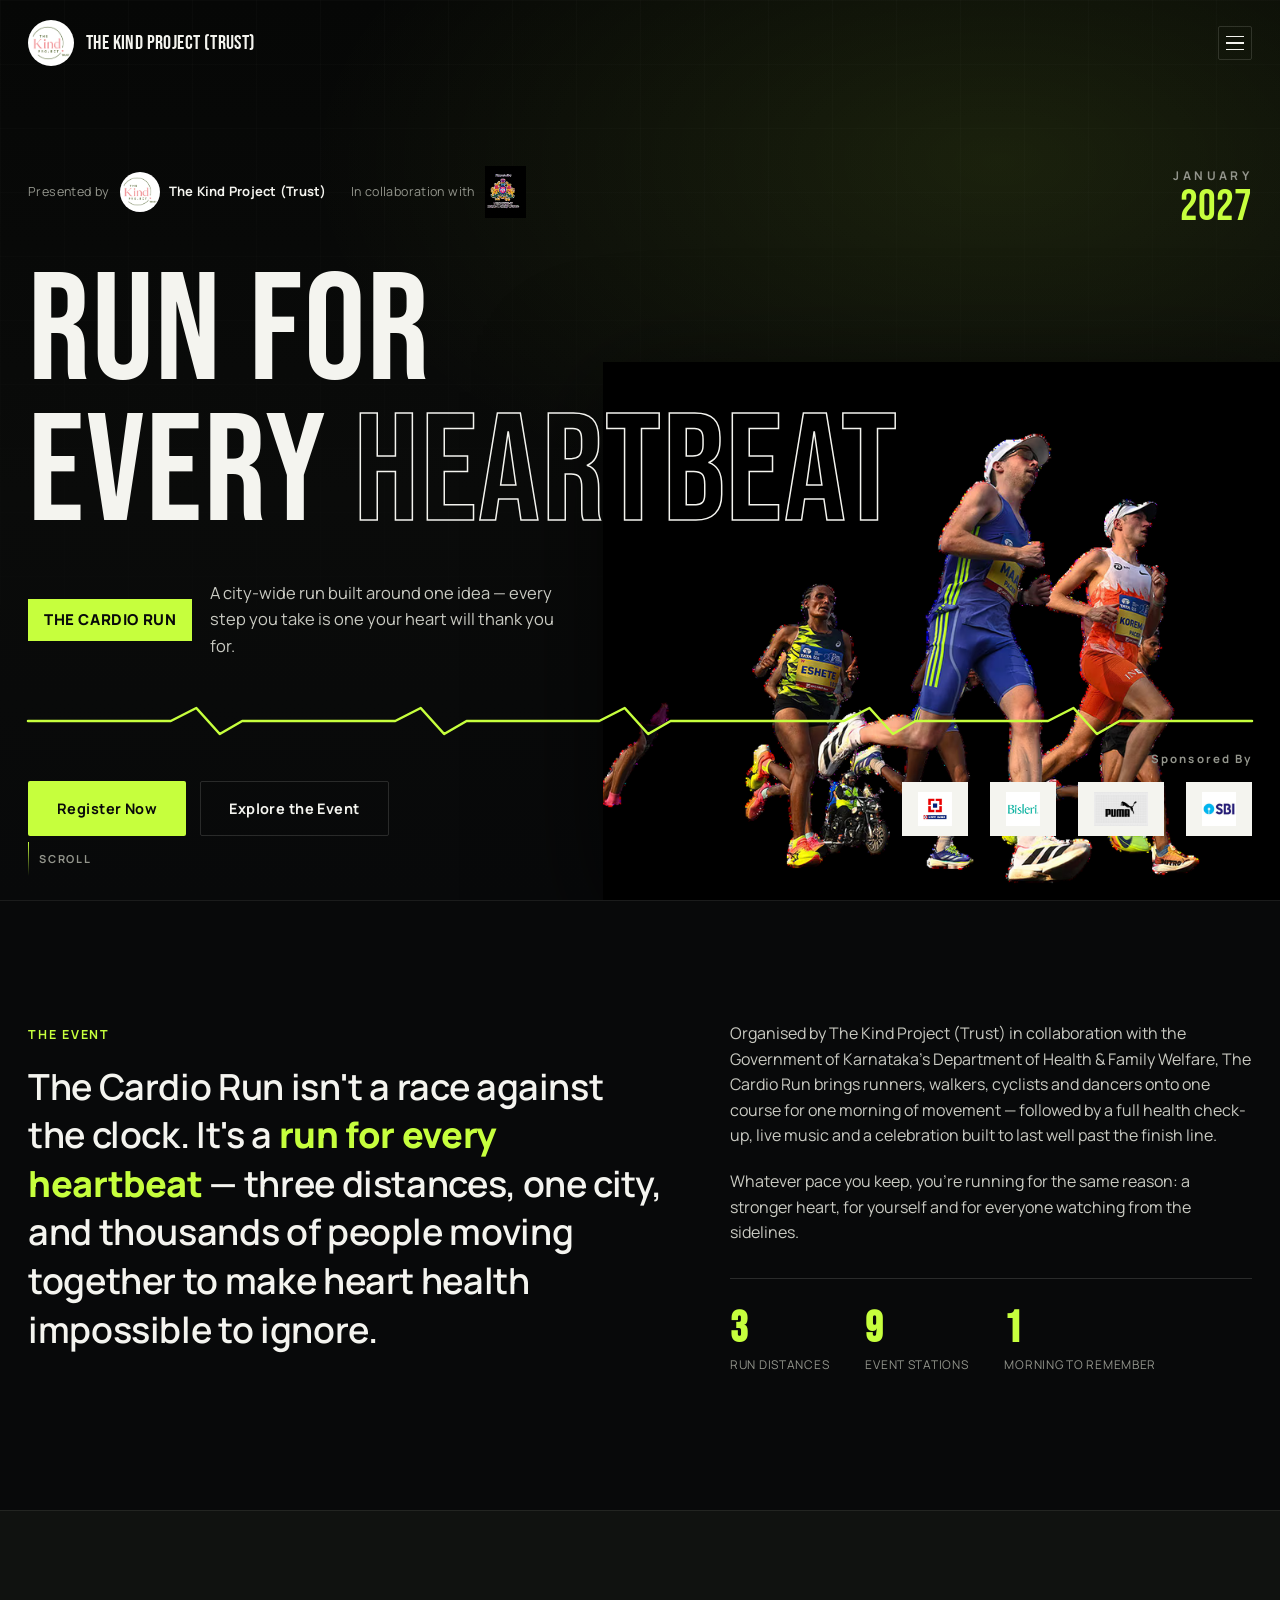
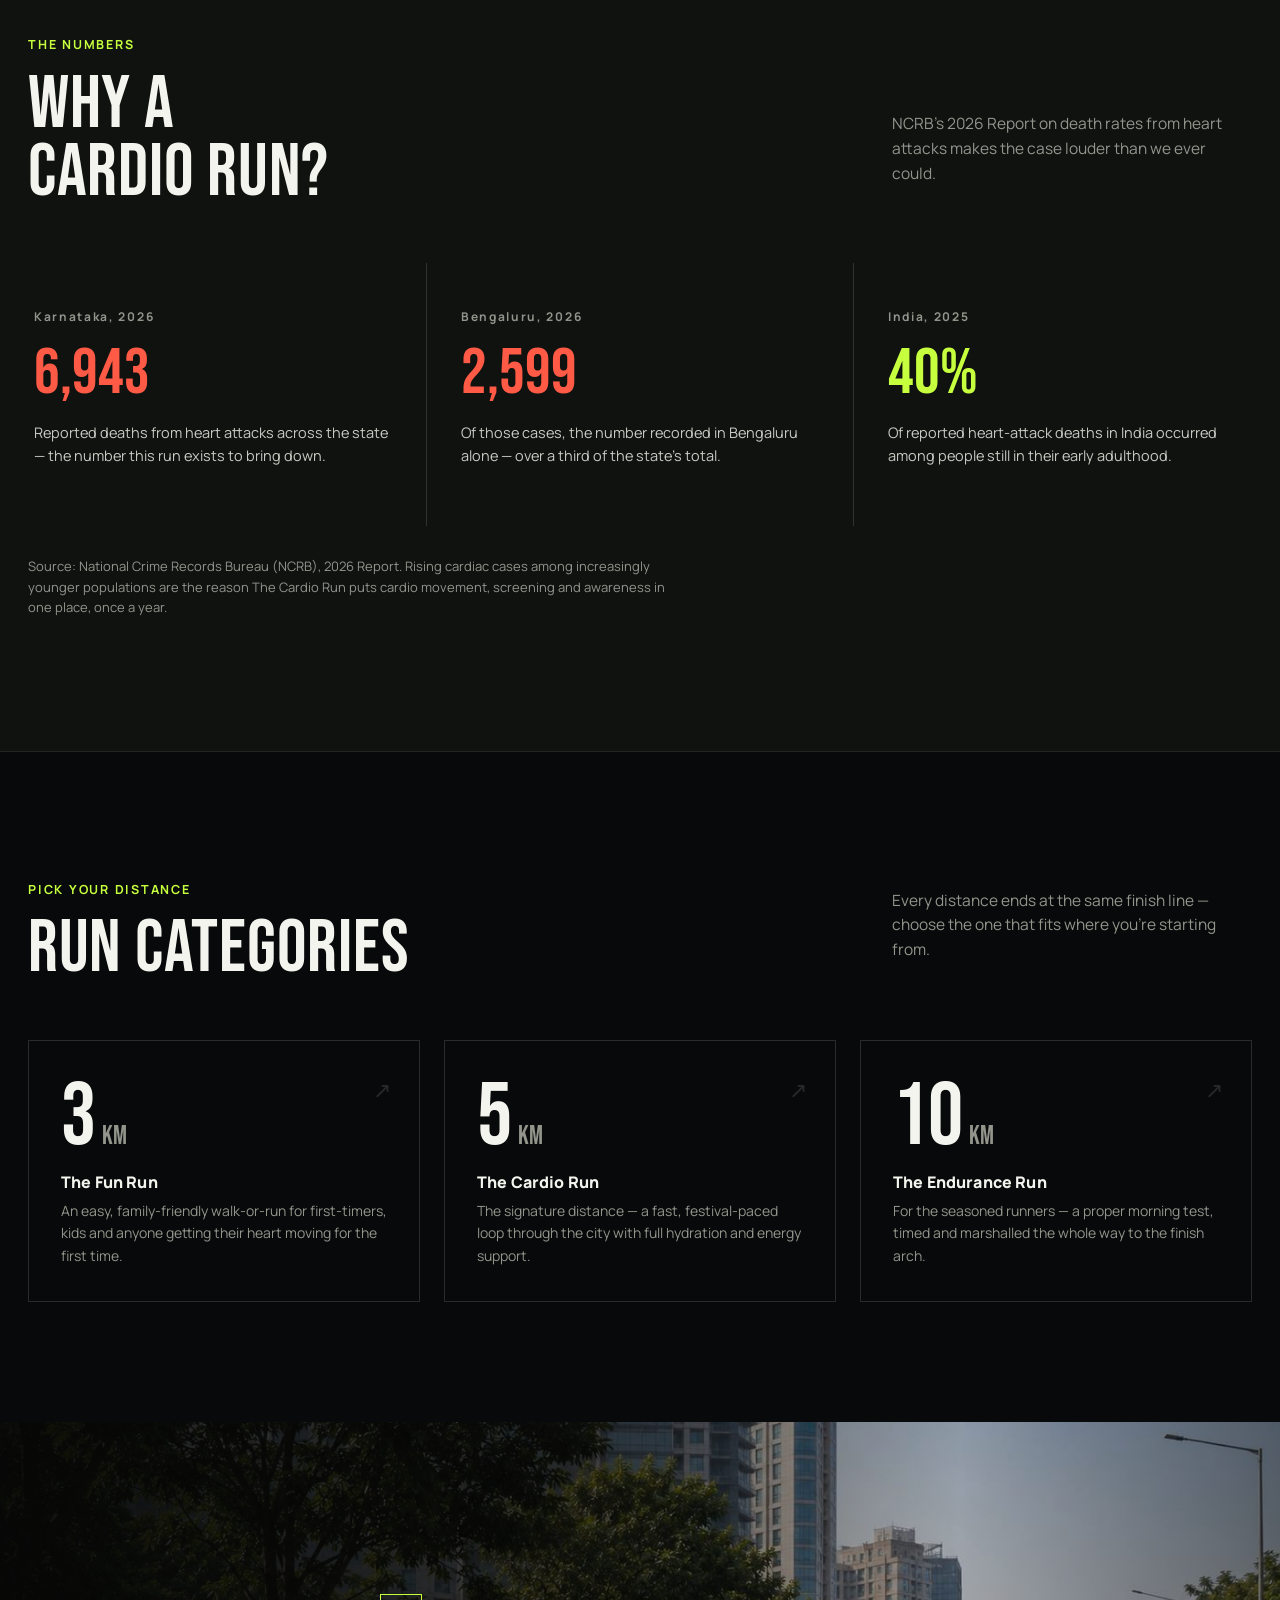
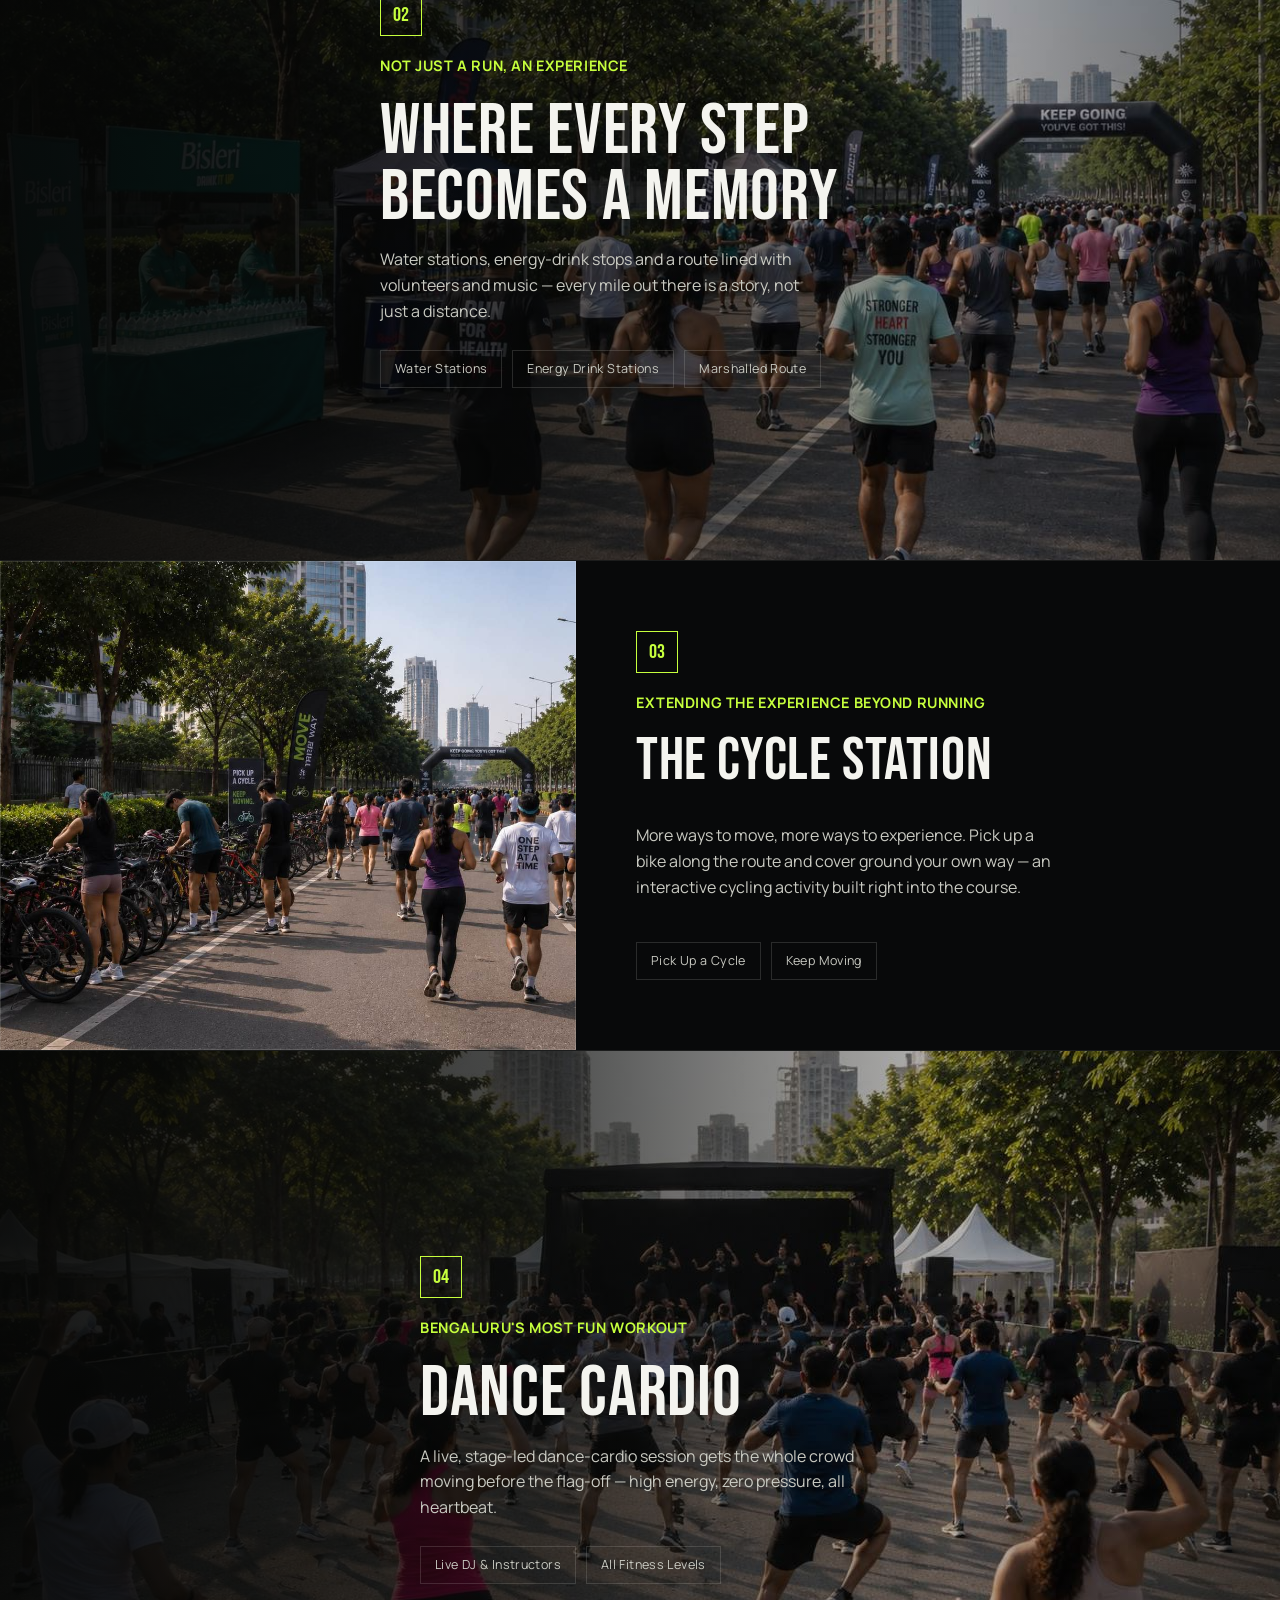
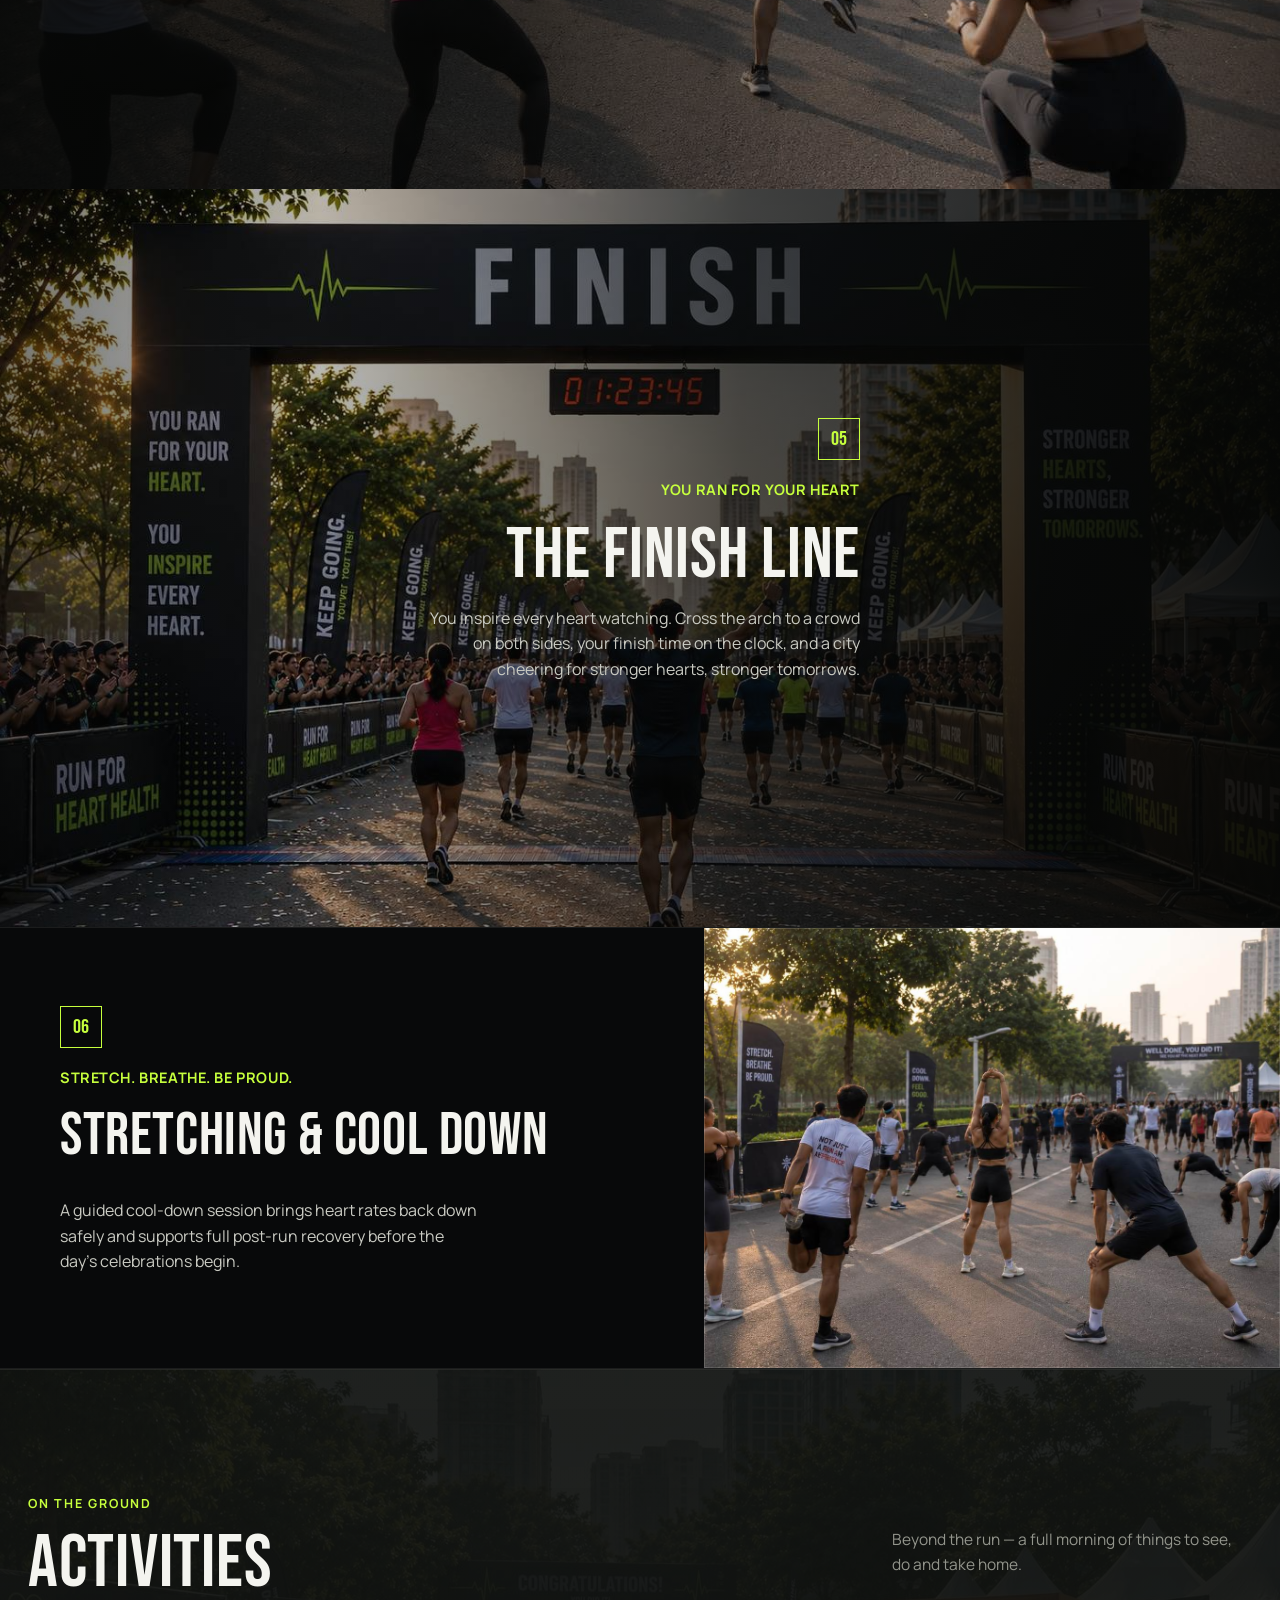
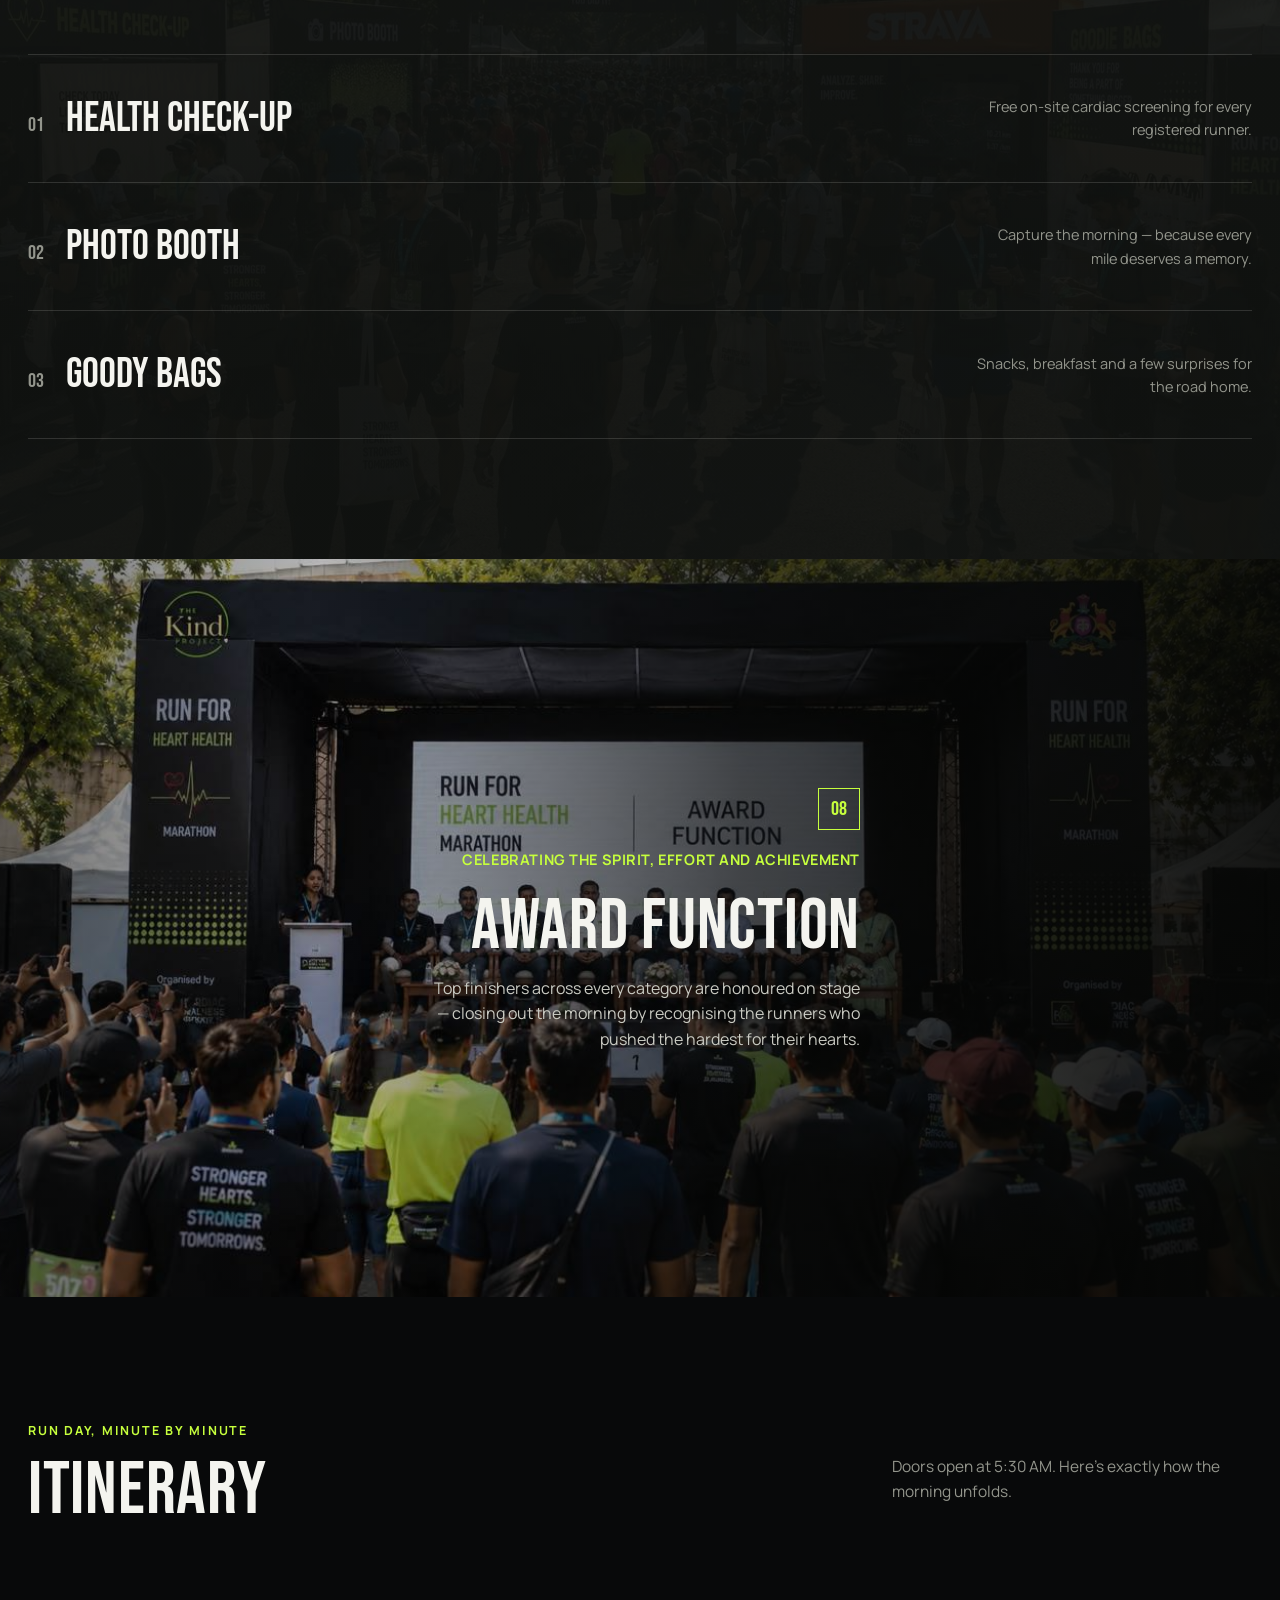
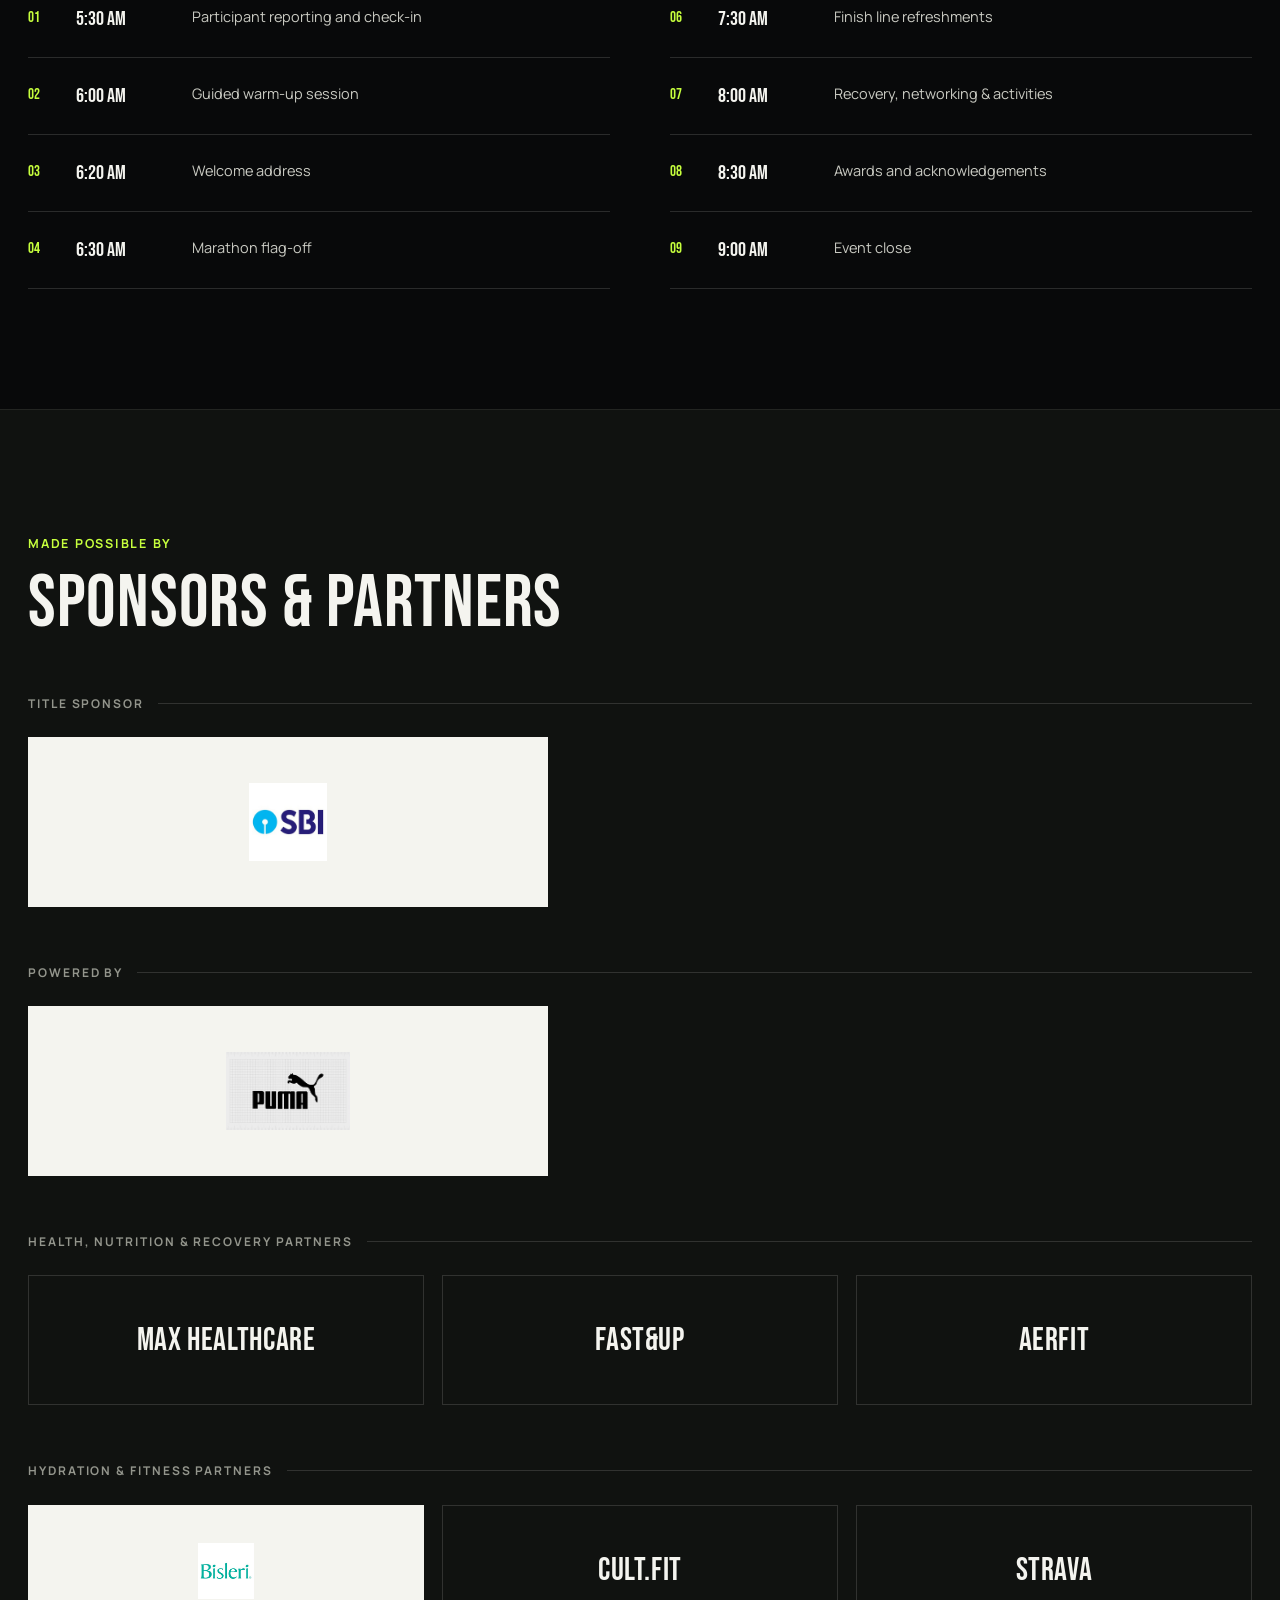
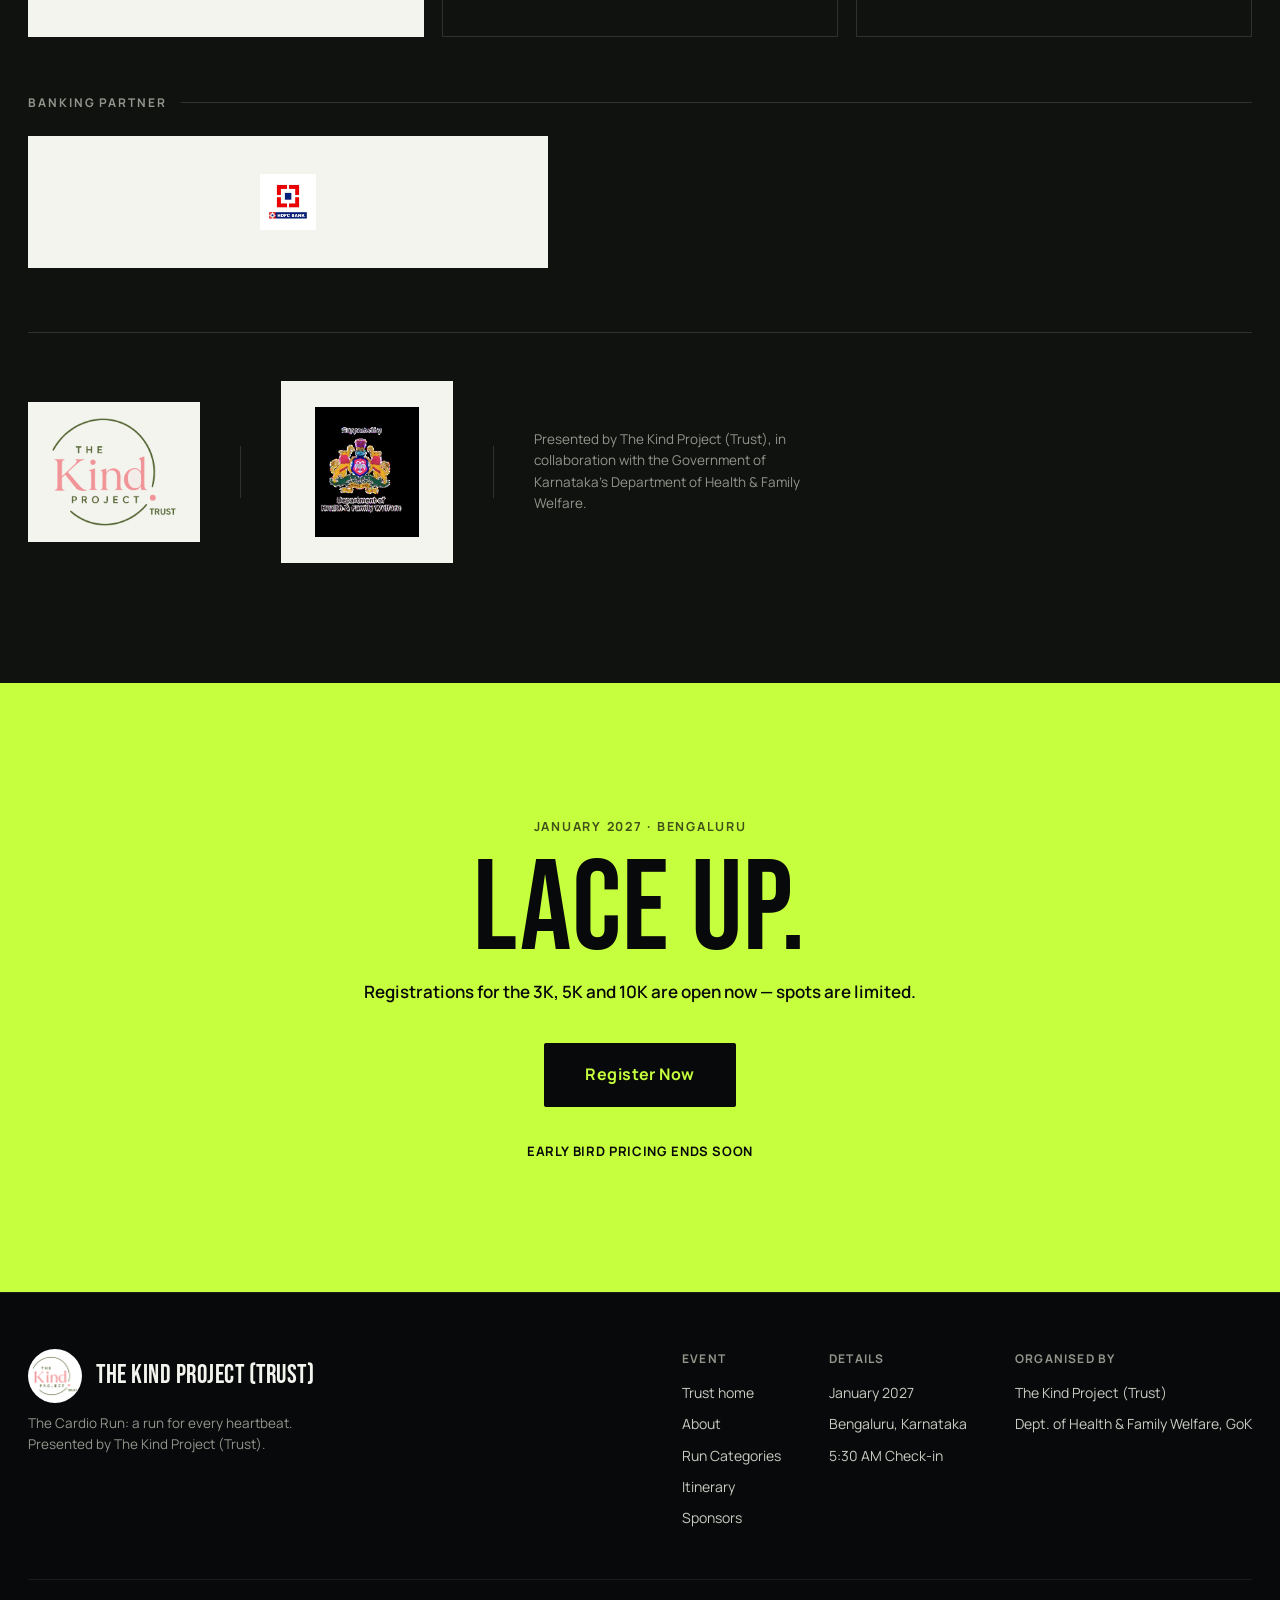
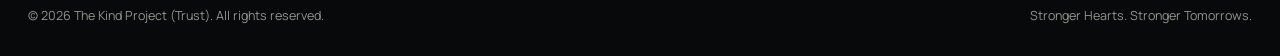
==== cardio-run.html @ 38b76a55 "Add files via upload" ====
<!doctype html>
<html lang="en">
<head>
<meta charset="utf-8">
<meta name="viewport" content="width=device-width, initial-scale=1">
<title>The Cardio Run — Run For Every Heartbeat | The Kind Project (Trust)</title>
<meta name="description" content="The Cardio Run — a 3k, 5k and 10k run for heart health. January 2027, Bengaluru. Presented by The Kind Project (Trust), in collaboration with the Government of Karnataka.">
<link rel="icon" href="favicon.png" type="image/png">
<link rel="preconnect" href="https://fonts.googleapis.com">
<link rel="preconnect" href="https://fonts.gstatic.com" crossorigin>
<link href="https://fonts.googleapis.com/css2?family=Bebas+Neue&family=Manrope:wght@400;500;600;700;800&display=swap" rel="stylesheet">
<style>
  :root{
    --bg:#08090a;
    --bg-soft:#101210;
    --panel:#14160f;
    --ink:#f4f4ef;
    --ink-dim:#c9cac2;
    --muted:#93958c;
    --lime:#c6ff3d;
    --lime-dim:#9bd820;
    --red:#ff5a45;
    --line:rgba(244,244,239,0.14);
    --line-soft:rgba(244,244,239,0.08);
    --display:'Bebas Neue', Impact, 'Arial Narrow', sans-serif;
    --body:'Manrope', -apple-system, BlinkMacSystemFont, 'Segoe UI', sans-serif;
    --maxw:1280px;
    --ease:cubic-bezier(.16,.84,.3,1);
  }

  :root{ color-scheme: dark; }
  @media (prefers-color-scheme: light){
    :root:not([data-theme="dark"]){
      /* This site is intentionally a fixed dark event brand; keep tokens constant */
    }
  }

  *,*::before,*::after{ box-sizing:border-box; }
  html{ scroll-behavior:smooth; }
  @media (prefers-reduced-motion: reduce){
    html{ scroll-behavior:auto; }
    *{ animation-duration:0.01ms !important; animation-iteration-count:1 !important; transition-duration:0.01ms !important; scroll-behavior:auto !important; }
  }

  body{
    margin:0;
    background:var(--bg);
    color:var(--ink);
    font-family:var(--body);
    font-size:16px;
    line-height:1.6;
    -webkit-font-smoothing:antialiased;
    overflow-x:hidden;
  }

  img{ max-width:100%; display:block; }
  a{ color:inherit; text-decoration:none; }
  button{ font-family:inherit; cursor:pointer; }
  ::selection{ background:var(--lime); color:#08090a; }

  .wrap{
    max-width:var(--maxw);
    margin:0 auto;
    padding:0 28px;
  }
  @media (max-width:640px){ .wrap{ padding:0 20px; } }

  h1,h2,h3{ font-family:var(--display); font-weight:400; letter-spacing:0.01em; line-height:0.92; margin:0; text-transform:uppercase; }

  .eyebrow{
    font-family:var(--body);
    font-weight:700;
    font-size:12.5px;
    letter-spacing:0.14em;
    color:var(--lime);
  }

  .btn{
    display:inline-flex;
    align-items:center;
    gap:10px;
    padding:15px 28px;
    border-radius:2px;
    font-family:var(--body);
    font-weight:700;
    font-size:14.5px;
    letter-spacing:0.03em;
    border:1.5px solid transparent;
    transition:transform .35s var(--ease), background .3s, color .3s, border-color .3s;
  }
  .btn:hover{ transform:translateY(-2px); }
  .btn-solid{ background:var(--lime); color:#08090a; }
  .btn-solid:hover{ background:var(--ink); }
  .btn-line{ border-color:var(--line); color:var(--ink); }
  .btn-line:hover{ border-color:var(--lime); color:var(--lime); }

  /* ---------- Heartbeat motif ---------- */
  .pulse-rule{ width:100%; height:34px; overflow:visible; display:block; }
  .pulse-rule path{
    fill:none; stroke:var(--lime); stroke-width:2.5; stroke-linecap:round; stroke-linejoin:round;
    stroke-dasharray:1400; stroke-dashoffset:1400;
  }
  .pulse-rule.in-view path{ animation:draw 2.2s var(--ease) forwards; }
  @keyframes draw{ to{ stroke-dashoffset:0; } }

  /* ---------- Nav ---------- */
  .nav{
    position:fixed; top:0; left:0; right:0; z-index:100;
    padding:20px 0;
    transition:padding .4s var(--ease), background .4s var(--ease), backdrop-filter .4s, border-color .4s;
    border-bottom:1px solid transparent;
  }
  .nav.scrolled{
    padding:12px 0;
    background:rgba(8,9,10,0.86);
    backdrop-filter:blur(14px);
    -webkit-backdrop-filter:blur(14px);
    border-bottom-color:var(--line-soft);
  }
  .nav .wrap{ display:flex; align-items:center; justify-content:space-between; gap:24px; max-width:1360px; }
  .brand{ display:flex; align-items:center; gap:11px; font-family:var(--display); font-size:22px; letter-spacing:0.02em; }
  .brand .dot{ width:9px; height:9px; border-radius:50%; background:var(--lime); box-shadow:0 0 12px 2px var(--lime); flex:none; }
  .navlinks{ display:flex; align-items:center; gap:30px; list-style:none; margin:0; padding:0; }
  .navlinks a{
    font-size:13px; font-weight:700; letter-spacing:0.05em; text-transform:uppercase; color:var(--ink-dim);
    position:relative; padding-bottom:4px; transition:color .25s;
  }
  .navlinks a::after{
    content:""; position:absolute; left:0; bottom:0; width:0; height:1.5px; background:var(--lime); transition:width .3s var(--ease);
  }
  .navlinks a:hover{ color:var(--ink); }
  .navlinks a:hover::after{ width:100%; }
  .nav-cta{ display:flex; align-items:center; gap:18px; }
  .nav-cta .btn{ padding:11px 22px; font-size:13px; }
  .hamburger{ display:none; flex-direction:column; gap:5px; width:34px; height:34px; align-items:center; justify-content:center; border:1px solid var(--line); background:transparent; border-radius:2px; }
  .hamburger span{ width:18px; height:1.5px; background:var(--ink); transition:transform .3s, opacity .3s; }
  .hamburger.open span:nth-child(1){ transform:translateY(6.5px) rotate(45deg); }
  .hamburger.open span:nth-child(2){ opacity:0; }
  .hamburger.open span:nth-child(3){ transform:translateY(-6.5px) rotate(-45deg); }

  .mobile-menu{
    position:fixed; inset:0; z-index:99; background:#08090a;
    display:flex; flex-direction:column; justify-content:center; gap:0;
    transform:translateY(-100%); transition:transform .5s var(--ease);
    padding:100px 28px 40px;
  }
  .mobile-menu.open{ transform:translateY(0); }
  .mobile-menu a{
    font-family:var(--display); font-size:38px; text-transform:uppercase; letter-spacing:0.01em;
    padding:14px 0; border-bottom:1px solid var(--line-soft); color:var(--ink);
  }
  .mobile-menu .btn{ margin-top:26px; align-self:flex-start; }

  @media (max-width:1320px){
    .navlinks{ display:none; }
    .hamburger{ display:flex; }
    .nav-cta .btn-line{ display:none; }
  }

  /* ---------- Hero ---------- */
  .hero{
    position:relative;
    min-height:100svh;
    display:flex;
    align-items:flex-end;
    overflow:hidden;
    background:
      radial-gradient(ellipse 90% 70% at 78% 18%, rgba(198,255,61,0.10), transparent 60%),
      linear-gradient(180deg, #060706 0%, #0a0b0a 55%, #08090a 100%);
    padding-top:120px;
  }
  .hero-bg-grid{
    position:absolute; inset:0; opacity:0.35; pointer-events:none;
    background-image:
      linear-gradient(rgba(244,244,239,0.05) 1px, transparent 1px),
      linear-gradient(90deg, rgba(244,244,239,0.05) 1px, transparent 1px);
    background-size:64px 64px;
    mask-image:linear-gradient(180deg, black, transparent 85%);
  }
  .hero-runner-img{
    position:absolute; right:-40px; bottom:0; width:min(56vw, 760px); z-index:1;
    opacity:0; transform:translateX(40px);
    animation:heroIn 1.1s .25s var(--ease) forwards;
    filter:drop-shadow(0 30px 60px rgba(0,0,0,0.65));
  }
  @keyframes heroIn{ to{ opacity:1; transform:translateX(0); } }
  .hero .wrap{ position:relative; z-index:2; width:100%; padding-bottom:64px; }
  .hero-top-row{
    display:flex; justify-content:space-between; align-items:flex-start; gap:24px; margin-bottom:34px;
    opacity:0; animation:fadeUp .8s .1s var(--ease) forwards;
  }
  .hero-presented{ display:flex; align-items:center; gap:10px; font-size:12.5px; color:var(--muted); letter-spacing:0.03em; }
  .hero-presented img{ height:26px; width:auto; }
  .hero-date{ text-align:right; }
  .hero-date .m{ font-size:12px; letter-spacing:0.28em; color:var(--muted); font-weight:700; }
  .hero-date .y{ font-family:var(--display); font-size:44px; color:var(--lime); line-height:1; }

  .hero-title{
    font-size:clamp(58px, 12vw, 168px);
    color:var(--ink);
    opacity:0; transform:translateY(30px);
    animation:fadeUp .9s .28s var(--ease) forwards;
  }
  .hero-title .line2{ color:transparent; -webkit-text-stroke:1.5px var(--ink); }
  .hero-sub-row{
    display:flex; flex-wrap:wrap; align-items:center; gap:18px; margin-top:18px;
    opacity:0; transform:translateY(24px);
    animation:fadeUp .9s .5s var(--ease) forwards;
  }
  .hero-tag{
    background:var(--lime); color:#08090a; font-weight:800; font-size:15px; letter-spacing:0.04em;
    padding:9px 16px; text-transform:uppercase; font-family:var(--body);
  }
  .hero-line{ color:var(--ink-dim); font-size:16.5px; max-width:360px; }

  .hero-pulse-wrap{ margin:28px 0 8px; opacity:0; animation:fadeUp .9s .62s var(--ease) forwards; }

  .hero-bottom{
    display:flex; flex-wrap:wrap; justify-content:space-between; align-items:flex-end; gap:28px; margin-top:12px;
    opacity:0; animation:fadeUp .9s .74s var(--ease) forwards;
  }
  .hero-ctas{ display:flex; gap:14px; flex-wrap:wrap; }
  .hero-sponsors{ text-align:right; }
  .hero-sponsors .lbl{ font-size:11.5px; letter-spacing:0.18em; color:var(--muted); font-weight:700; margin-bottom:14px; }
  .sponsor-row{ display:flex; gap:22px; align-items:center; justify-content:flex-end; flex-wrap:wrap; }
  .sponsor-row .chip{
    background:var(--ink); padding:10px 16px; display:flex; align-items:center; justify-content:center;
    transition:transform .3s var(--ease), background .3s;
  }
  .sponsor-row .chip:hover{ transform:translateY(-3px); background:var(--lime); }
  .sponsor-row img{ height:34px; width:auto; }
  @media (max-width:900px){ .sponsor-row .chip{ padding:8px 12px; } .sponsor-row img{ height:28px; } }
  @media (max-width:900px){
    .hero-sponsors{ text-align:left; }
    .sponsor-row{ justify-content:flex-start; }
    .hero-bottom{ flex-direction:column; align-items:flex-start; }
  }
  @media (max-width:640px){
    .hero{ padding-top:96px; }
    .hero-runner-img{ width:80vw; opacity:0.4; right:-60px; }
    .hero-top-row{ flex-direction:column; gap:14px; }
    .hero-date{ text-align:left; }
  }

  .scroll-cue{
    position:absolute; left:28px; bottom:24px; z-index:3; display:flex; align-items:center; gap:10px;
    font-size:11px; letter-spacing:0.16em; color:var(--muted); font-weight:700;
  }
  .scroll-cue .bar{ width:1px; height:34px; background:linear-gradient(var(--lime), transparent); animation:scrollcue 1.8s ease-in-out infinite; }
  @keyframes scrollcue{ 0%{ transform:scaleY(0.2); transform-origin:top; } 50%{ transform:scaleY(1); transform-origin:top;} 100%{ transform:scaleY(0.2); transform-origin:bottom; } }
  @media (max-width:640px){ .scroll-cue{ display:none; } }

  @keyframes fadeUp{ to{ opacity:1; transform:translateY(0); } }

  /* ---------- Reveal on scroll ---------- */
  .reveal{ opacity:0; transform:translateY(36px); transition:opacity .9s var(--ease), transform .9s var(--ease); }
  .reveal.in-view{ opacity:1; transform:translateY(0); }
  .reveal-delay-1.in-view{ transition-delay:.1s; }
  .reveal-delay-2.in-view{ transition-delay:.2s; }
  .reveal-delay-3.in-view{ transition-delay:.3s; }

  /* ---------- Section basics ---------- */
  section{ position:relative; }
  .section-pad{ padding:120px 0; }
  @media (max-width:900px){ .section-pad{ padding:84px 0; } }
  .section-head{ display:flex; justify-content:space-between; align-items:flex-end; gap:24px; margin-bottom:56px; flex-wrap:wrap; }
  .section-head h2{ font-size:clamp(38px,6vw,74px); }
  .section-head p{ max-width:360px; color:var(--muted); font-size:15.5px; padding-bottom:6px; }
  .num-tag{
    display:inline-flex; align-items:center; justify-content:center;
    background:var(--lime); color:#08090a; font-family:var(--display); font-size:20px;
    width:42px; height:42px; margin-bottom:18px;
  }

  /* ---------- About ---------- */
  .about{ background:var(--bg); border-top:1px solid var(--line-soft); }
  .about-grid{ display:grid; grid-template-columns:1.1fr 0.9fr; gap:64px; align-items:start; }
  @media (max-width:860px){ .about-grid{ grid-template-columns:1fr; gap:36px; } }
  .about-lead{ font-size:clamp(24px,3.4vw,36px); line-height:1.35; color:var(--ink); font-weight:600; letter-spacing:-0.01em; }
  .about-lead b{ color:var(--lime); font-weight:800; }
  .about-side p{ color:var(--ink-dim); font-size:16px; margin:0 0 20px; }
  .about-side .stats{ display:flex; gap:36px; margin-top:32px; border-top:1px solid var(--line); padding-top:28px; }
  .about-side .stat b{ display:block; font-family:var(--display); font-size:44px; color:var(--lime); line-height:1; }
  .about-side .stat span{ font-size:12px; letter-spacing:0.06em; color:var(--muted); text-transform:uppercase; }

  /* ---------- Why Cardio Run / stats ---------- */
  .why{ background:var(--bg-soft); border-top:1px solid var(--line-soft); border-bottom:1px solid var(--line-soft); }
  .why-grid{ display:grid; grid-template-columns:repeat(3,1fr); gap:1px; background:var(--line); margin-top:8px; }
  @media (max-width:820px){ .why-grid{ grid-template-columns:1fr; } }
  .why-card{ background:var(--bg-soft); padding:44px 34px; }
  .why-card .kicker{ font-size:12px; letter-spacing:0.14em; color:var(--muted); font-weight:700; margin-bottom:18px; }
  .why-card .big{ font-family:var(--display); font-size:clamp(46px,6vw,64px); color:var(--red); line-height:0.95; }
  .why-card .big.lime{ color:var(--lime); }
  .why-card p{ color:var(--ink-dim); font-size:14.5px; margin-top:16px; }
  .why-note{ margin-top:30px; color:var(--muted); font-size:13px; max-width:640px; }

  /* ---------- Categories ---------- */
  .cats{ background:var(--bg); }
  .cats-grid{ display:grid; grid-template-columns:repeat(3,1fr); gap:24px; }
  @media (max-width:820px){ .cats-grid{ grid-template-columns:1fr; } }
  .cat-card{
    border:1px solid var(--line); padding:40px 32px 34px; position:relative; overflow:hidden;
    transition:border-color .35s, background .35s;
  }
  .cat-card:hover{ border-color:var(--lime); background:rgba(198,255,61,0.035); }
  .cat-card .dist{ font-family:var(--display); font-size:88px; color:var(--ink); line-height:0.85; transition:color .3s; }
  .cat-card:hover .dist{ color:var(--lime); }
  .cat-card .unit{ font-family:var(--display); font-size:26px; color:var(--muted); margin-left:6px; }
  .cat-card h3{ font-family:var(--body); font-size:16px; text-transform:none; font-weight:800; letter-spacing:0.01em; margin:18px 0 10px; }
  .cat-card p{ color:var(--muted); font-size:14px; margin:0; }
  .cat-card .arrow{ position:absolute; top:32px; right:28px; font-size:22px; color:var(--line); transition:color .3s, transform .3s; }
  .cat-card:hover .arrow{ color:var(--lime); transform:translate(3px,-3px); }

  /* ---------- Photo feature sections (Experience / Cycle / Dance / Finish / Stretch) ---------- */
  .feature{
    min-height:82vh; display:flex; align-items:center;
    background-size:cover; background-position:center;
    position:relative;
  }
  .feature::before{
    content:""; position:absolute; inset:0;
    background:linear-gradient(90deg, rgba(6,7,6,0.94) 0%, rgba(6,7,6,0.72) 42%, rgba(6,7,6,0.28) 75%, rgba(6,7,6,0.55) 100%);
  }
  .feature.align-right::before{
    background:linear-gradient(270deg, rgba(6,7,6,0.94) 0%, rgba(6,7,6,0.72) 42%, rgba(6,7,6,0.28) 75%, rgba(6,7,6,0.55) 100%);
  }
  .feature-inner{ position:relative; z-index:2; max-width:520px; padding:90px 0; }
  .feature.align-right .feature-inner{ margin-left:auto; text-align:right; }
  .feature .num-tag{ background:transparent; border:1.5px solid var(--lime); color:var(--lime); }
  .feature h2{ font-size:clamp(40px,6vw,72px); margin-bottom:16px; }
  .feature .tagline{ color:var(--lime); font-weight:700; font-size:14.5px; letter-spacing:0.04em; margin-bottom:22px; text-transform:uppercase; }
  .feature p{ color:var(--ink-dim); font-size:16px; max-width:440px; }
  .feature.align-right p{ margin-left:auto; }
  .feature-tags{ display:flex; gap:10px; margin-top:26px; flex-wrap:wrap; }
  .feature.align-right .feature-tags{ justify-content:flex-end; }
  .feature-tags span{ border:1px solid var(--line); padding:8px 14px; font-size:12.5px; color:var(--ink-dim); letter-spacing:0.03em; }
  @media (max-width:760px){
    .feature{ min-height:auto; padding:0; }
    .feature-inner, .feature.align-right .feature-inner{ text-align:left; margin-left:0; max-width:100%; padding:72px 0; }
    .feature.align-right .feature-tags{ justify-content:flex-start; }
    .feature.align-right p{ margin-left:0; }
    .feature::before{ background:linear-gradient(180deg, rgba(6,7,6,0.55) 0%, rgba(6,7,6,0.88) 60%, rgba(6,7,6,0.96) 100%); }
  }

  /* ---------- Split feature (alternate pattern) ---------- */
  .split-feature{ background:var(--bg); border-top:1px solid var(--line-soft); border-bottom:1px solid var(--line-soft); }
  .split-grid{ display:grid; grid-template-columns:0.9fr 1.1fr; gap:0; align-items:stretch; }
  .split-grid.mirror{ grid-template-columns:1.1fr 0.9fr; }
  .split-media{ position:relative; overflow:hidden; min-height:440px; background-size:cover; background-position:center; }
  .split-media::after{ content:""; position:absolute; inset:0; box-shadow:inset 0 0 0 1px var(--line); }
  .split-copy{ padding:70px 60px; display:flex; flex-direction:column; justify-content:center; }
  .split-grid.mirror .split-copy{ order:-1; }
  .split-copy .num-tag{ background:transparent; border:1.5px solid var(--lime); color:var(--lime); }
  .split-copy .tagline{ color:var(--lime); font-weight:700; font-size:14.5px; letter-spacing:0.04em; margin-bottom:20px; text-transform:uppercase; }
  .split-copy h2{ font-size:clamp(38px,5vw,60px); margin-bottom:18px; }
  .split-copy p{ color:var(--ink-dim); font-size:16px; max-width:420px; }
  .split-copy .feature-tags{ display:flex; gap:10px; margin-top:26px; flex-wrap:wrap; }
  .split-copy .feature-tags span{ border:1px solid var(--line); padding:8px 14px; font-size:12.5px; color:var(--ink-dim); letter-spacing:0.03em; }
  @media (max-width:820px){
    .split-grid, .split-grid.mirror{ grid-template-columns:1fr; }
    .split-grid.mirror .split-copy{ order:0; }
    .split-media{ min-height:300px; }
    .split-copy{ padding:56px 24px; }
  }

  /* ---------- Activities ---------- */
  .activities{ background:var(--bg-soft); border-top:1px solid var(--line-soft); }
  .act-list{ display:flex; flex-direction:column; }
  .act-row{
    display:flex; align-items:center; justify-content:space-between; gap:24px;
    padding:30px 0; border-bottom:1px solid var(--line); transition:padding-left .35s var(--ease);
  }
  .act-row:first-child{ border-top:1px solid var(--line); }
  .act-row:hover{ padding-left:14px; }
  .act-left{ display:flex; align-items:baseline; gap:22px; }
  .act-num{ font-family:var(--display); font-size:20px; color:var(--muted); }
  .act-name{ font-family:var(--display); font-size:clamp(26px,4vw,42px); }
  .act-desc{ color:var(--muted); font-size:14.5px; max-width:280px; text-align:right; }
  @media (max-width:700px){ .act-row{ flex-direction:column; align-items:flex-start; gap:8px; } .act-desc{ text-align:left; } }

  /* ---------- Itinerary ---------- */
  .itinerary{ background:var(--bg); }
  .itin-grid{ display:grid; grid-template-columns:1fr 1fr; gap:0 60px; }
  @media (max-width:820px){ .itin-grid{ grid-template-columns:1fr; } }
  .itin-item{ display:flex; gap:20px; padding:22px 0; border-bottom:1px solid var(--line); }
  .itin-num{ font-family:var(--display); font-size:15px; color:var(--lime); flex:none; width:28px; padding-top:3px; }
  .itin-time{ font-family:var(--display); font-size:20px; color:var(--ink); flex:none; width:96px; }
  .itin-label{ color:var(--ink-dim); font-size:14.5px; padding-top:2px; }
  @media (max-width:480px){ .itin-time{ width:78px; font-size:17px; } }

  /* ---------- Award ---------- */
  .award .feature-inner{ max-width:560px; }

  /* ---------- Sponsors ---------- */
  .sponsors{ background:var(--bg-soft); border-top:1px solid var(--line-soft); }
  .spons-tier{ margin-bottom:56px; }
  .spons-tier:last-child{ margin-bottom:0; }
  .spons-tier .lbl{ font-size:12px; letter-spacing:0.16em; color:var(--muted); font-weight:700; margin-bottom:24px; text-transform:uppercase; display:flex; align-items:center; gap:14px; }
  .spons-tier .lbl::after{ content:""; flex:1; height:1px; background:var(--line); }

  .spons-showcase{ display:grid; grid-template-columns:repeat(4, 1fr); gap:18px; }
  .spons-showcase.tier-1{ grid-template-columns:1fr; max-width:520px; }
  .spons-showcase.tier-2{ grid-template-columns:1fr; max-width:520px; }
  .spons-showcase.tier-cols3{ grid-template-columns:repeat(3,1fr); }
  @media (max-width:900px){ .spons-showcase{ grid-template-columns:repeat(2,1fr); } }
  @media (max-width:560px){ .spons-showcase{ grid-template-columns:1fr; } }

  .spons-tile{
    background:var(--ink); display:flex; align-items:center; justify-content:center;
    padding:38px 30px; min-height:130px; position:relative; overflow:hidden;
    transition:transform .4s var(--ease), background .4s;
  }
  .spons-tile:hover{ transform:translateY(-4px); background:var(--lime); }
  .spons-tile img{ height:56px; width:auto; max-width:100%; }
  .spons-tier.big-tier .spons-tile{ min-height:170px; padding:44px; }
  .spons-tier.big-tier .spons-tile img{ height:78px; }

  .spons-tile.txt-tile{ background:transparent; border:1.5px solid var(--line); }
  .spons-tile.txt-tile:hover{ background:transparent; border-color:var(--lime); }
  .spons-tile .txt-logo{
    font-family:var(--display); font-size:32px; letter-spacing:0.02em; color:var(--ink);
  }
  .spons-tile.txt-tile:hover .txt-logo{ color:var(--lime); }

  .collab-strip{
    display:flex; align-items:center; gap:40px; margin-top:64px; padding-top:48px; border-top:1px solid var(--line);
    flex-wrap:wrap;
  }
  .collab-strip .logo-box{ background:var(--ink); padding:18px 24px; display:flex; align-items:center; }
  .collab-strip .logo-box img{ height:64px; width:auto; }
  .collab-strip .logo-box.emblem-box{ padding:26px 34px; }
  .collab-strip .logo-box.emblem-box img{ height:130px; }
  .collab-strip .divider{ width:1px; height:52px; background:var(--line); }
  .collab-strip .txt{ font-size:13.5px; color:var(--muted); max-width:300px; }
  @media (max-width:640px){
    .collab-strip .logo-box.emblem-box{ padding:18px 22px; }
    .collab-strip .logo-box.emblem-box img{ height:90px; }
  }

  /* ---------- Register / Final CTA ---------- */
  .final-cta{
    background:var(--lime); color:#08090a; text-align:center; padding:130px 0;
    position:relative; overflow:hidden;
  }
  .final-cta h2{ color:#08090a; font-size:clamp(48px,10vw,128px); margin-bottom:8px; }
  .final-cta .sub{ font-size:17px; font-weight:600; margin-bottom:38px; }
  .final-cta .btn-solid{ background:#08090a; color:var(--lime); }
  .final-cta .btn-solid:hover{ background:#000; color:#fff; }
  .final-cta .meta{ margin-top:34px; font-size:13px; font-weight:700; letter-spacing:0.05em; }

  /* ---------- Footer ---------- */
  footer{ background:var(--bg); padding:56px 0 30px; border-top:1px solid var(--line-soft); }
  .foot-top{ display:flex; justify-content:space-between; gap:36px; flex-wrap:wrap; margin-bottom:40px; }
  .foot-brand{ font-family:var(--display); font-size:30px; }
  .foot-links{ display:flex; gap:48px; flex-wrap:wrap; }
  .foot-col h4{ font-size:12px; letter-spacing:0.1em; color:var(--muted); margin:0 0 14px; text-transform:uppercase; font-weight:700; }
  .foot-col a, .foot-col div{ display:block; color:var(--ink-dim); font-size:14px; margin-bottom:9px; }
  .foot-col a:hover{ color:var(--lime); }
  .foot-bottom{ display:flex; justify-content:space-between; gap:16px; flex-wrap:wrap; padding-top:26px; border-top:1px solid var(--line-soft); color:var(--muted); font-size:12.5px; }

  /* Back to top */
  .totop{
    position:fixed; right:24px; bottom:24px; z-index:60; width:46px; height:46px; border-radius:50%;
    background:var(--lime); color:#08090a; display:flex; align-items:center; justify-content:center;
    opacity:0; pointer-events:none; transform:translateY(10px); transition:opacity .3s, transform .3s;
    border:none; font-size:18px;
  }
  .totop.show{ opacity:1; pointer-events:auto; transform:translateY(0); }

  /* ---------- The Kind Project (Trust) branding: logo + name ---------- */
  .brand{ gap:12px; font-size:20px; }
  .navlinks{ gap:24px; }
  .navlinks a{ white-space:nowrap; }
  .brand-badge{ width:46px; height:46px; border-radius:50%; background:#fff; display:grid; place-items:center; flex:none; padding:4px; }
  .brand-badge img{ width:100%; height:100%; object-fit:contain; }
  .brand-name{ text-transform:uppercase; line-height:1; white-space:nowrap; }
  @media (max-width:480px){
    .brand{ gap:10px; }
    .brand-name{ white-space:normal; font-size:17px; line-height:1.05; max-width:170px; }
    .brand-badge{ width:40px; height:40px; }
  }

  .hero-presented{ flex-wrap:wrap; row-gap:10px; }
  .hero-presented .presenter{ display:inline-flex; align-items:center; gap:9px; color:var(--ink); font-weight:700; font-size:13px; letter-spacing:0.02em; }
  .hero-presented .brand-badge{ width:40px; height:40px; padding:3px; }
  .hero-presented .brand-badge img{ width:100%; height:100%; }

  .collab-strip .logo-box.kind-box{ padding:14px 22px; }
  .collab-strip .logo-box.kind-box img{ height:112px; }

  .foot-brand{ display:flex; align-items:center; gap:14px; }
  .foot-brand .brand-badge{ width:54px; height:54px; }
  .foot-brand .brand-name{ font-size:26px; letter-spacing:0.02em; }
  .foot-brand .brand-name{ white-space:normal; }
  @media (max-width:480px){ .foot-brand .brand-name{ font-size:21px; line-height:1.05; } .foot-brand .brand-badge{ width:46px; height:46px; } }

  /* Mobile menu: never peek in when closed, never clip when open (short screens) */
  .mobile-menu{
    justify-content:flex-start; overflow-y:auto; padding:84px 28px 30px;
    visibility:hidden; transition:transform .5s var(--ease), visibility 0s .5s;
  }
  .mobile-menu.open{ visibility:visible; transition:transform .5s var(--ease), visibility 0s; }
  .mobile-menu > :first-child{ margin-top:auto; }
  .mobile-menu > :last-child{ margin-bottom:auto; }
  .mobile-menu a{ font-size:clamp(26px,4vh,36px); line-height:1.1; padding:clamp(8px,1.3vh,13px) 0; }
  .mobile-menu a.btn{ font-size:clamp(20px,3vh,26px); padding:12px 26px; border-bottom:0; margin-top:22px; flex:none; color:#08090a; }
</style>
</head>
<body>

<!-- ================= NAV ================= -->
<nav class="nav" id="nav">
  <div class="wrap">
    <a href="index.html" class="brand" aria-label="The Kind Project (Trust) — home"><span class="brand-badge"><img src="logo.png" alt=""></span><span class="brand-name">The Kind Project (Trust)</span></a>
    <ul class="navlinks">
      <li><a href="#about">About</a></li>
      <li><a href="#why">Why Cardio Run</a></li>
      <li><a href="#categories">Run Categories</a></li>
      <li><a href="#experience">Experience</a></li>
      <li><a href="#activities">Activities</a></li>
      <li><a href="#itinerary">Itinerary</a></li>
      <li><a href="#sponsors">Sponsors</a></li>
    </ul>
    <div class="nav-cta">
      <a href="#register" class="btn btn-line">Register</a>
      <button class="hamburger" id="hamburger" aria-label="Open menu" aria-expanded="false">
        <span></span><span></span><span></span>
      </button>
    </div>
  </div>
</nav>

<div class="mobile-menu" id="mobileMenu">
  <a href="index.html">Home</a>
  <a href="#about">About</a>
  <a href="#why">Why Cardio Run</a>
  <a href="#categories">Run Categories</a>
  <a href="#experience">Experience</a>
  <a href="#activities">Activities</a>
  <a href="#itinerary">Itinerary</a>
  <a href="#sponsors">Sponsors</a>
  <a href="#register" class="btn btn-solid">Register Now</a>
</div>

<!-- ================= HERO ================= -->
<header class="hero" id="top">
  <div class="hero-bg-grid"></div>
  <img class="hero-runner-img" src="[data-uri]" alt="Elite runners mid-stride at The Cardio Run">
  <div class="wrap">
    <div class="hero-top-row">
      <div class="hero-presented">
        <span>Presented by</span>
        <span class="presenter"><span class="brand-badge"><img src="logo.png" alt="The Kind Project (Trust) logo"></span>The Kind Project (Trust)</span>
        <span style="margin-left:14px;">In collaboration with</span>
        <img src="[data-uri]" alt="Government of Karnataka, Dept. of Health &amp; Family Welfare" style="height:52px;">
      </div>
      <div class="hero-date">
        <div class="m">JANUARY</div>
        <div class="y">2027</div>
      </div>
    </div>

    <h1 class="hero-title">RUN FOR<br>EVERY<span class="line2"> HEARTBEAT</span></h1>

    <div class="hero-sub-row">
      <span class="hero-tag">The Cardio Run</span>
      <p class="hero-line">A city-wide run built around one idea — every step you take is one your heart will thank you for.</p>
    </div>

    <div class="hero-pulse-wrap">
      <svg class="pulse-rule" id="heroPulse" viewBox="0 0 1200 34" preserveAspectRatio="none">
        <path d="M0,17 L140,17 L165,4 L188,30 L210,17 L360,17 L385,4 L408,30 L430,17 L560,17 L585,4 L608,30 L630,17 L800,17 L825,4 L848,30 L870,17 L1000,17 L1025,4 L1048,30 L1070,17 L1200,17"/>
      </svg>
    </div>

    <div class="hero-bottom">
      <div class="hero-ctas">
        <a href="#register" class="btn btn-solid">Register Now</a>
        <a href="#about" class="btn btn-line">Explore the Event</a>
      </div>
      <div class="hero-sponsors">
        <div class="lbl">Sponsored By</div>
        <div class="sponsor-row">
          <div class="chip"><img src="[data-uri]" alt="HDFC Bank"></div>
          <div class="chip"><img src="[data-uri]" alt="Bisleri"></div>
          <div class="chip"><img src="[data-uri]" alt="Puma"></div>
          <div class="chip"><img src="[data-uri]" alt="SBI"></div>
        </div>
      </div>
    </div>
  </div>

  <div class="scroll-cue"><div class="bar"></div>SCROLL</div>
</header>

<!-- ================= ABOUT ================= -->
<section class="about section-pad" id="about">
  <div class="wrap">
    <div class="about-grid">
      <div class="reveal">
        <span class="eyebrow">THE EVENT</span>
        <p class="about-lead" style="margin-top:16px;">The Cardio Run isn't a race against the clock. It's a <b>run for every heartbeat</b> — three distances, one city, and thousands of people moving together to make heart health impossible to ignore.</p>
      </div>
      <div class="about-side reveal reveal-delay-1">
        <p>Organised by The Kind Project (Trust) in collaboration with the Government of Karnataka's Department of Health &amp; Family Welfare, The Cardio Run brings runners, walkers, cyclists and dancers onto one course for one morning of movement — followed by a full health check-up, live music and a celebration built to last well past the finish line.</p>
        <p>Whatever pace you keep, you're running for the same reason: a stronger heart, for yourself and for everyone watching from the sidelines.</p>
        <div class="stats">
          <div class="stat"><b>3</b><span>Run Distances</span></div>
          <div class="stat"><b>9</b><span>Event Stations</span></div>
          <div class="stat"><b>1</b><span>Morning to Remember</span></div>
        </div>
      </div>
    </div>
  </div>
</section>

<!-- ================= WHY CARDIO RUN ================= -->
<section class="why section-pad" id="why">
  <div class="wrap">
    <div class="section-head reveal">
      <div>
        <span class="eyebrow">THE NUMBERS</span>
        <h2 style="margin-top:14px;">Why a<br>Cardio Run?</h2>
      </div>
      <p>NCRB's 2026 Report on death rates from heart attacks makes the case louder than we ever could.</p>
    </div>
  </div>
  <div class="wrap" style="padding:0;">
    <div class="why-grid reveal reveal-delay-1">
      <div class="why-card">
        <div class="kicker">Karnataka, 2026</div>
        <div class="big" data-count="6943">0</div>
        <p>Reported deaths from heart attacks across the state — the number this run exists to bring down.</p>
      </div>
      <div class="why-card">
        <div class="kicker">Bengaluru, 2026</div>
        <div class="big" data-count="2599">0</div>
        <p>Of those cases, the number recorded in Bengaluru alone — over a third of the state's total.</p>
      </div>
      <div class="why-card">
        <div class="kicker">India, 2025</div>
        <div class="big lime" data-count="40" data-suffix="%">0</div>
        <p>Of reported heart-attack deaths in India occurred among people still in their early adulthood.</p>
      </div>
    </div>
  </div>
  <div class="wrap">
    <p class="why-note reveal">Source: National Crime Records Bureau (NCRB), 2026 Report. Rising cardiac cases among increasingly younger populations are the reason The Cardio Run puts cardio movement, screening and awareness in one place, once a year.</p>
  </div>
</section>

<!-- ================= RUN CATEGORIES ================= -->
<section class="cats section-pad" id="categories">
  <div class="wrap">
    <div class="section-head reveal">
      <div>
        <span class="eyebrow">PICK YOUR DISTANCE</span>
        <h2 style="margin-top:14px;">Run Categories</h2>
      </div>
      <p>Every distance ends at the same finish line — choose the one that fits where you're starting from.</p>
    </div>
    <div class="cats-grid">
      <div class="cat-card reveal reveal-delay-1">
        <span class="arrow">↗</span>
        <div><span class="dist">3</span><span class="unit">KM</span></div>
        <h3>The Fun Run</h3>
        <p>An easy, family-friendly walk-or-run for first-timers, kids and anyone getting their heart moving for the first time.</p>
      </div>
      <div class="cat-card reveal reveal-delay-2">
        <span class="arrow">↗</span>
        <div><span class="dist">5</span><span class="unit">KM</span></div>
        <h3>The Cardio Run</h3>
        <p>The signature distance — a fast, festival-paced loop through the city with full hydration and energy support.</p>
      </div>
      <div class="cat-card reveal reveal-delay-3">
        <span class="arrow">↗</span>
        <div><span class="dist">10</span><span class="unit">KM</span></div>
        <h3>The Endurance Run</h3>
        <p>For the seasoned runners — a proper morning test, timed and marshalled the whole way to the finish arch.</p>
      </div>
    </div>
  </div>
</section>

<!-- ================= EXPERIENCE (feature) ================= -->
<section class="feature" id="experience" style="background-image:url('[data-uri]');">
  <div class="wrap">
    <div class="feature-inner reveal">
      <span class="num-tag">02</span>
      <div class="tagline">Not just a run, an experience</div>
      <h2>Where every step becomes a memory</h2>
      <p>Water stations, energy-drink stops and a route lined with volunteers and music — every mile out there is a story, not just a distance.</p>
      <div class="feature-tags">
        <span>Water Stations</span>
        <span>Energy Drink Stations</span>
        <span>Marshalled Route</span>
      </div>
    </div>
  </div>
</section>

<!-- ================= CYCLE STATION (split pattern) ================= -->
<section class="split-feature">
  <div class="split-grid">
    <div class="split-media" style="background-image:url('[data-uri]');"></div>
    <div class="split-copy reveal">
      <span class="num-tag">03</span>
      <div class="tagline">Extending the experience beyond running</div>
      <h2>The Cycle Station</h2>
      <p>More ways to move, more ways to experience. Pick up a bike along the route and cover ground your own way — an interactive cycling activity built right into the course.</p>
      <div class="feature-tags">
        <span>Pick Up a Cycle</span>
        <span>Keep Moving</span>
      </div>
    </div>
  </div>
</section>

<!-- ================= DANCE CARDIO (feature) ================= -->
<section class="feature" style="background-image:url('[data-uri]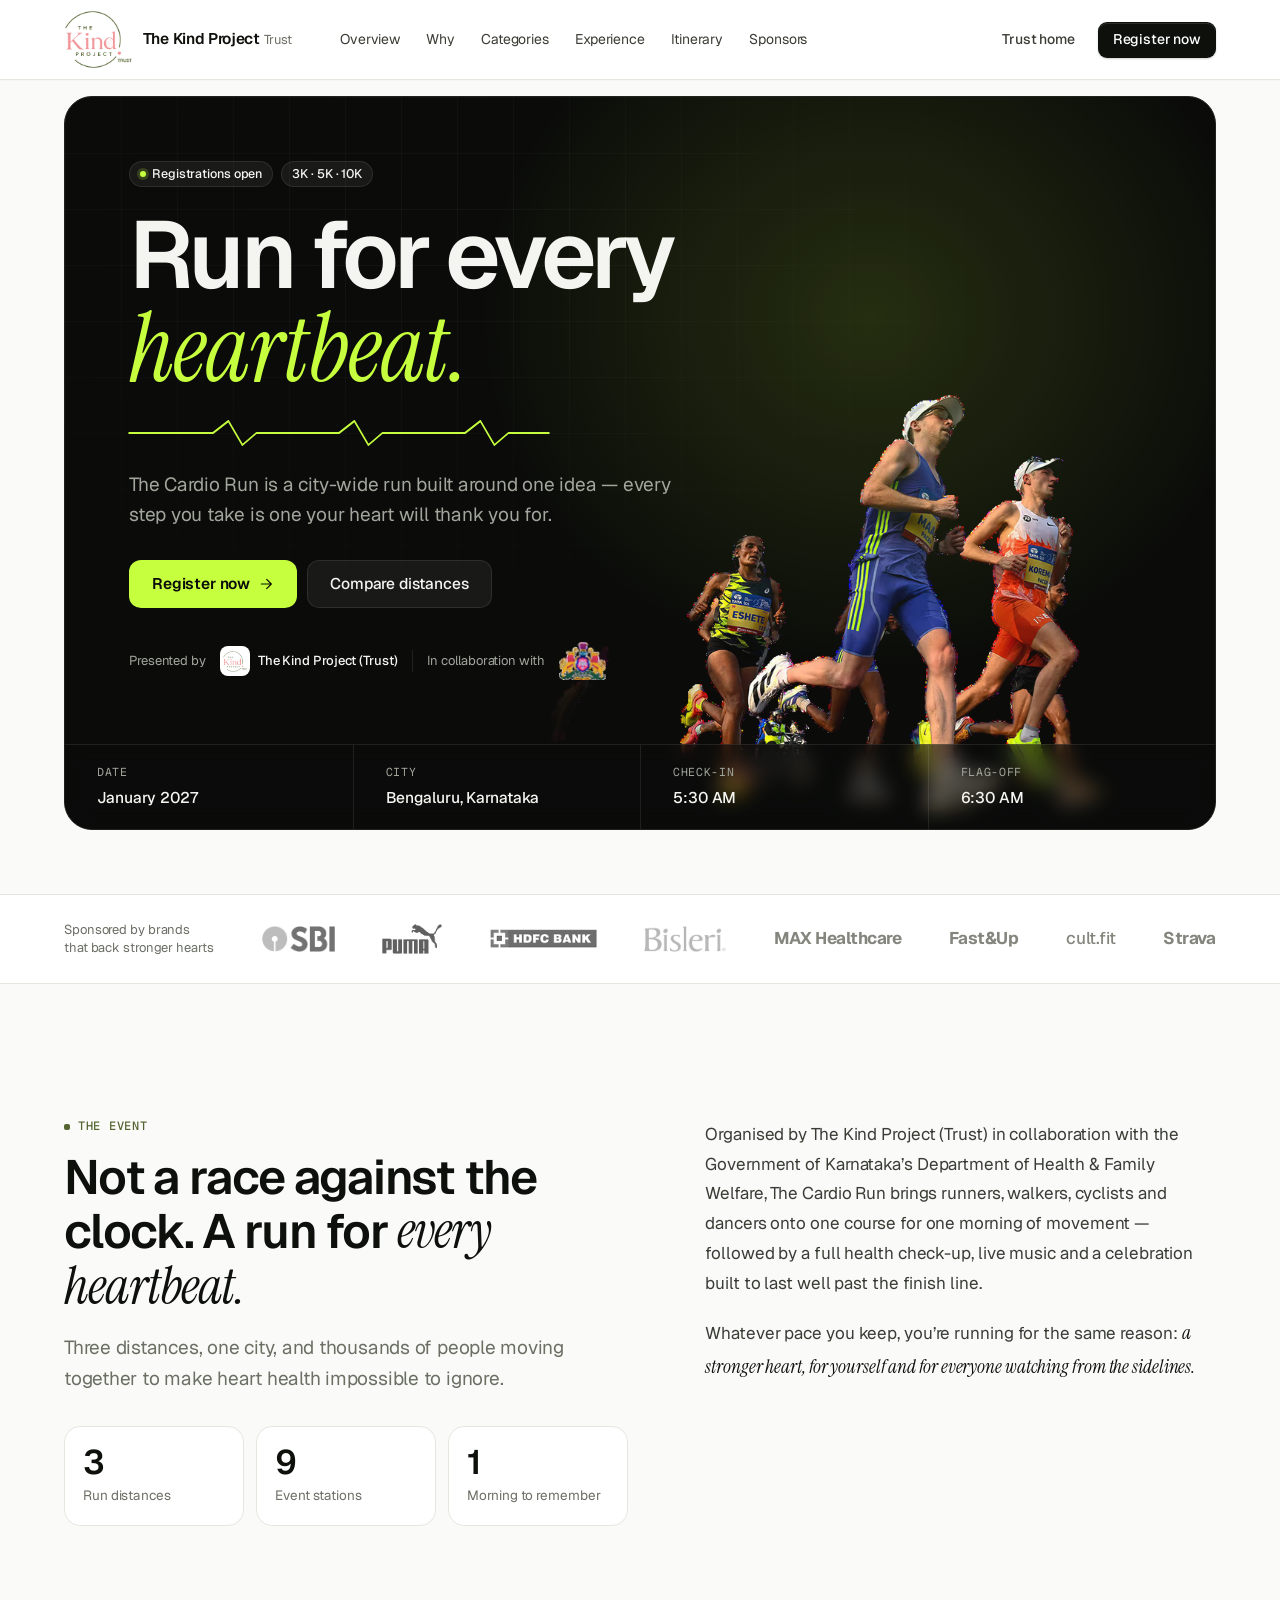
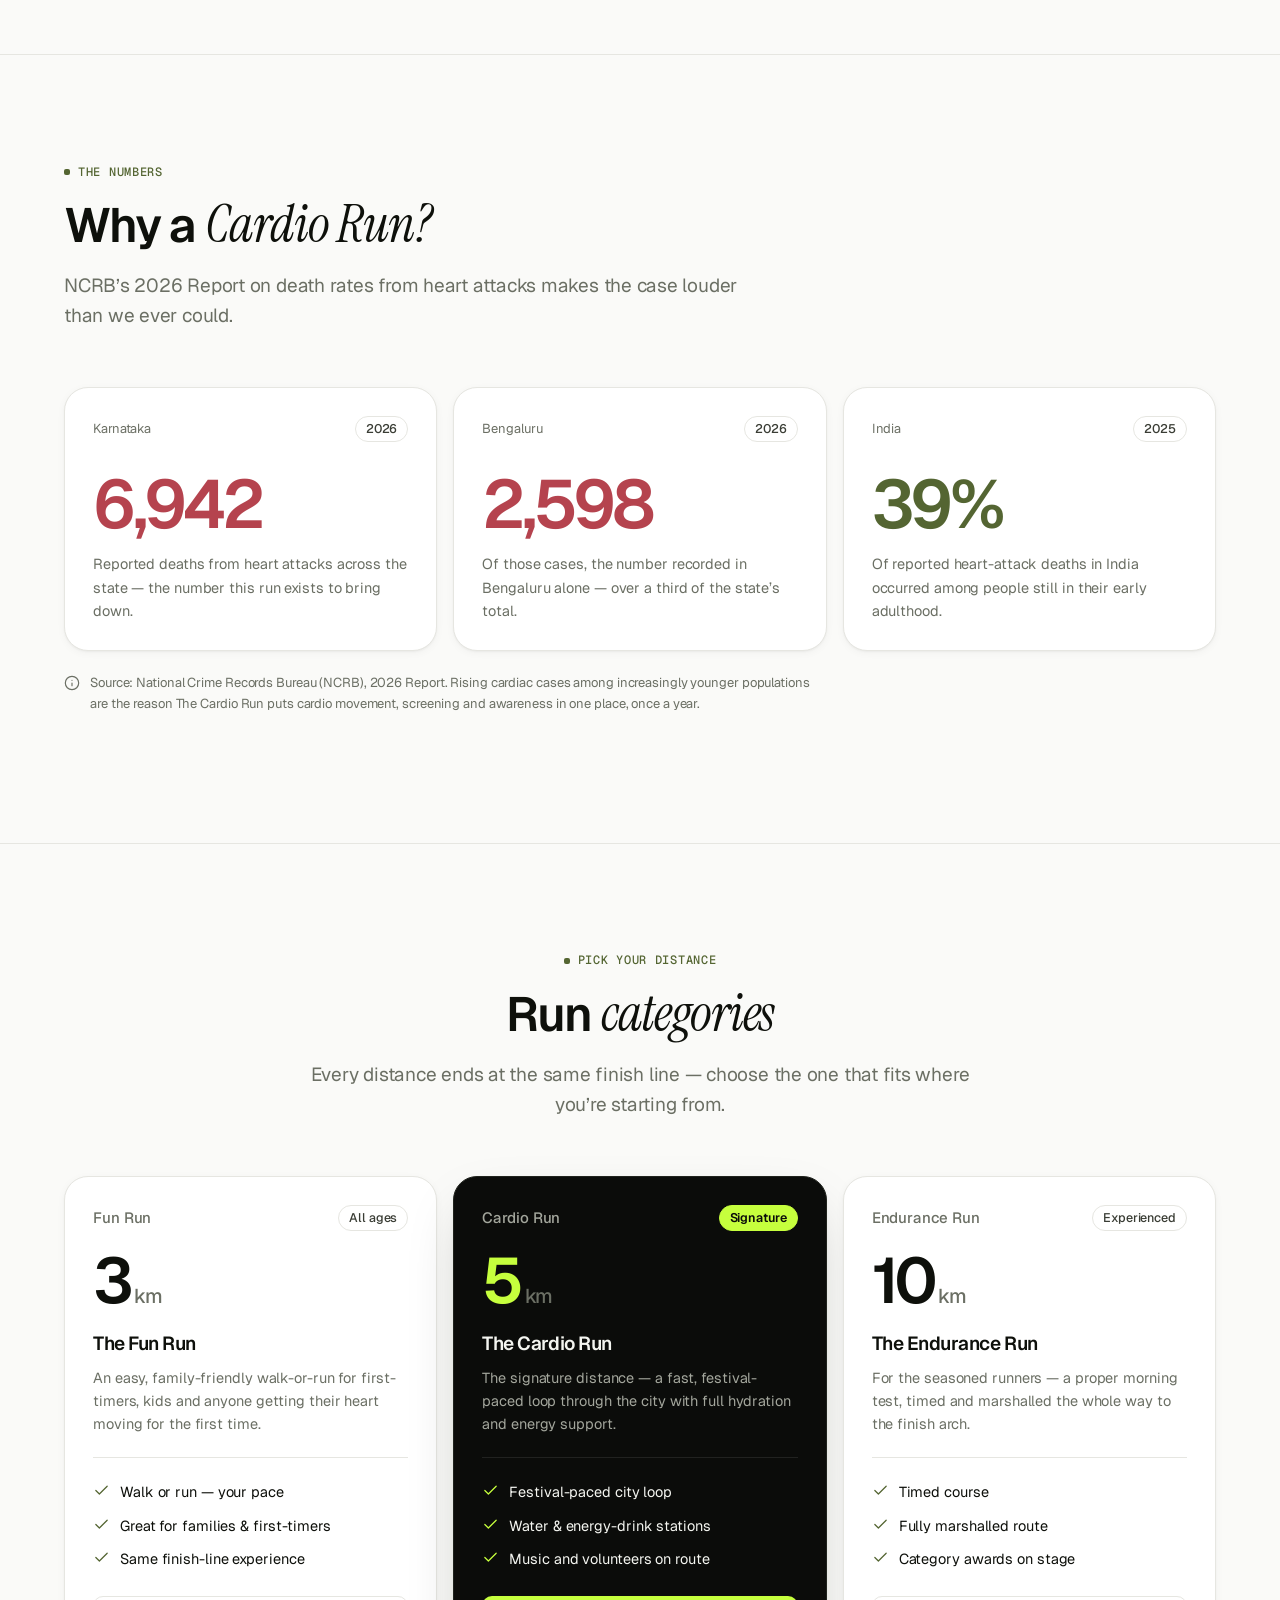
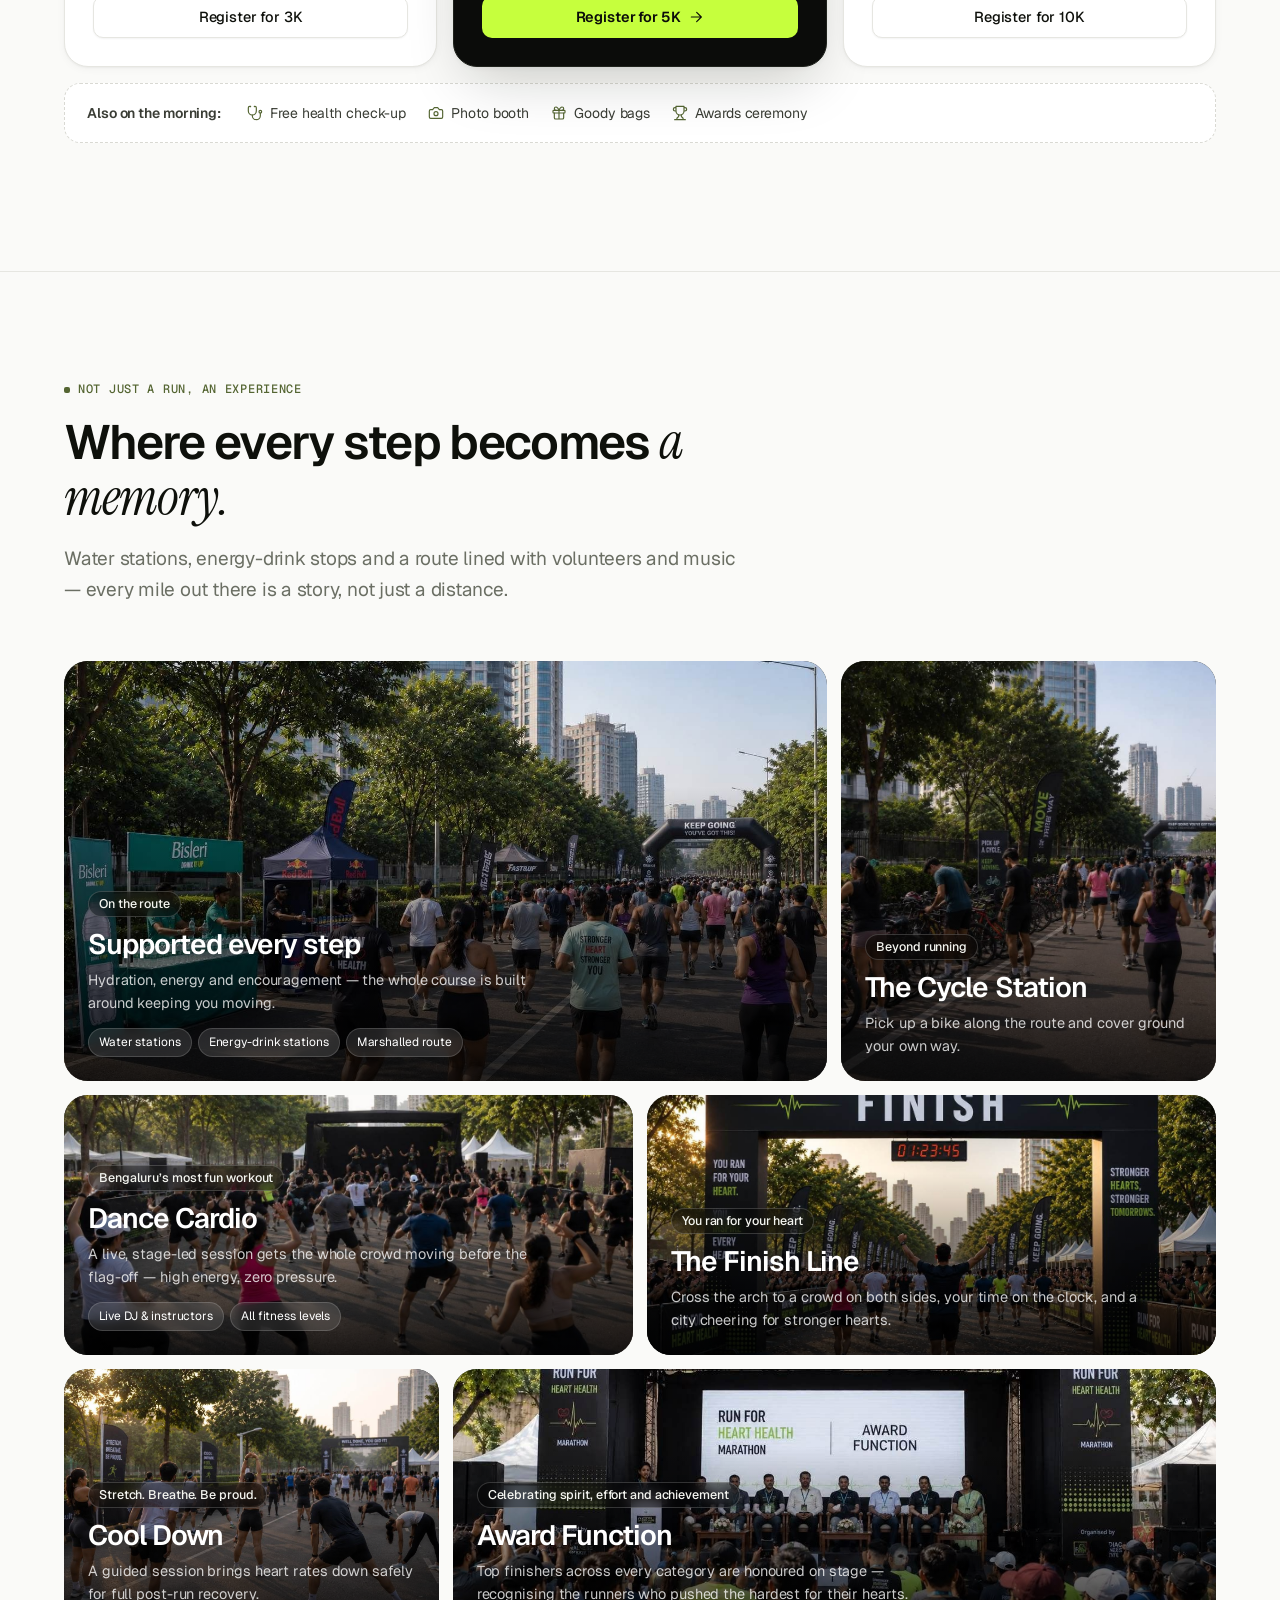
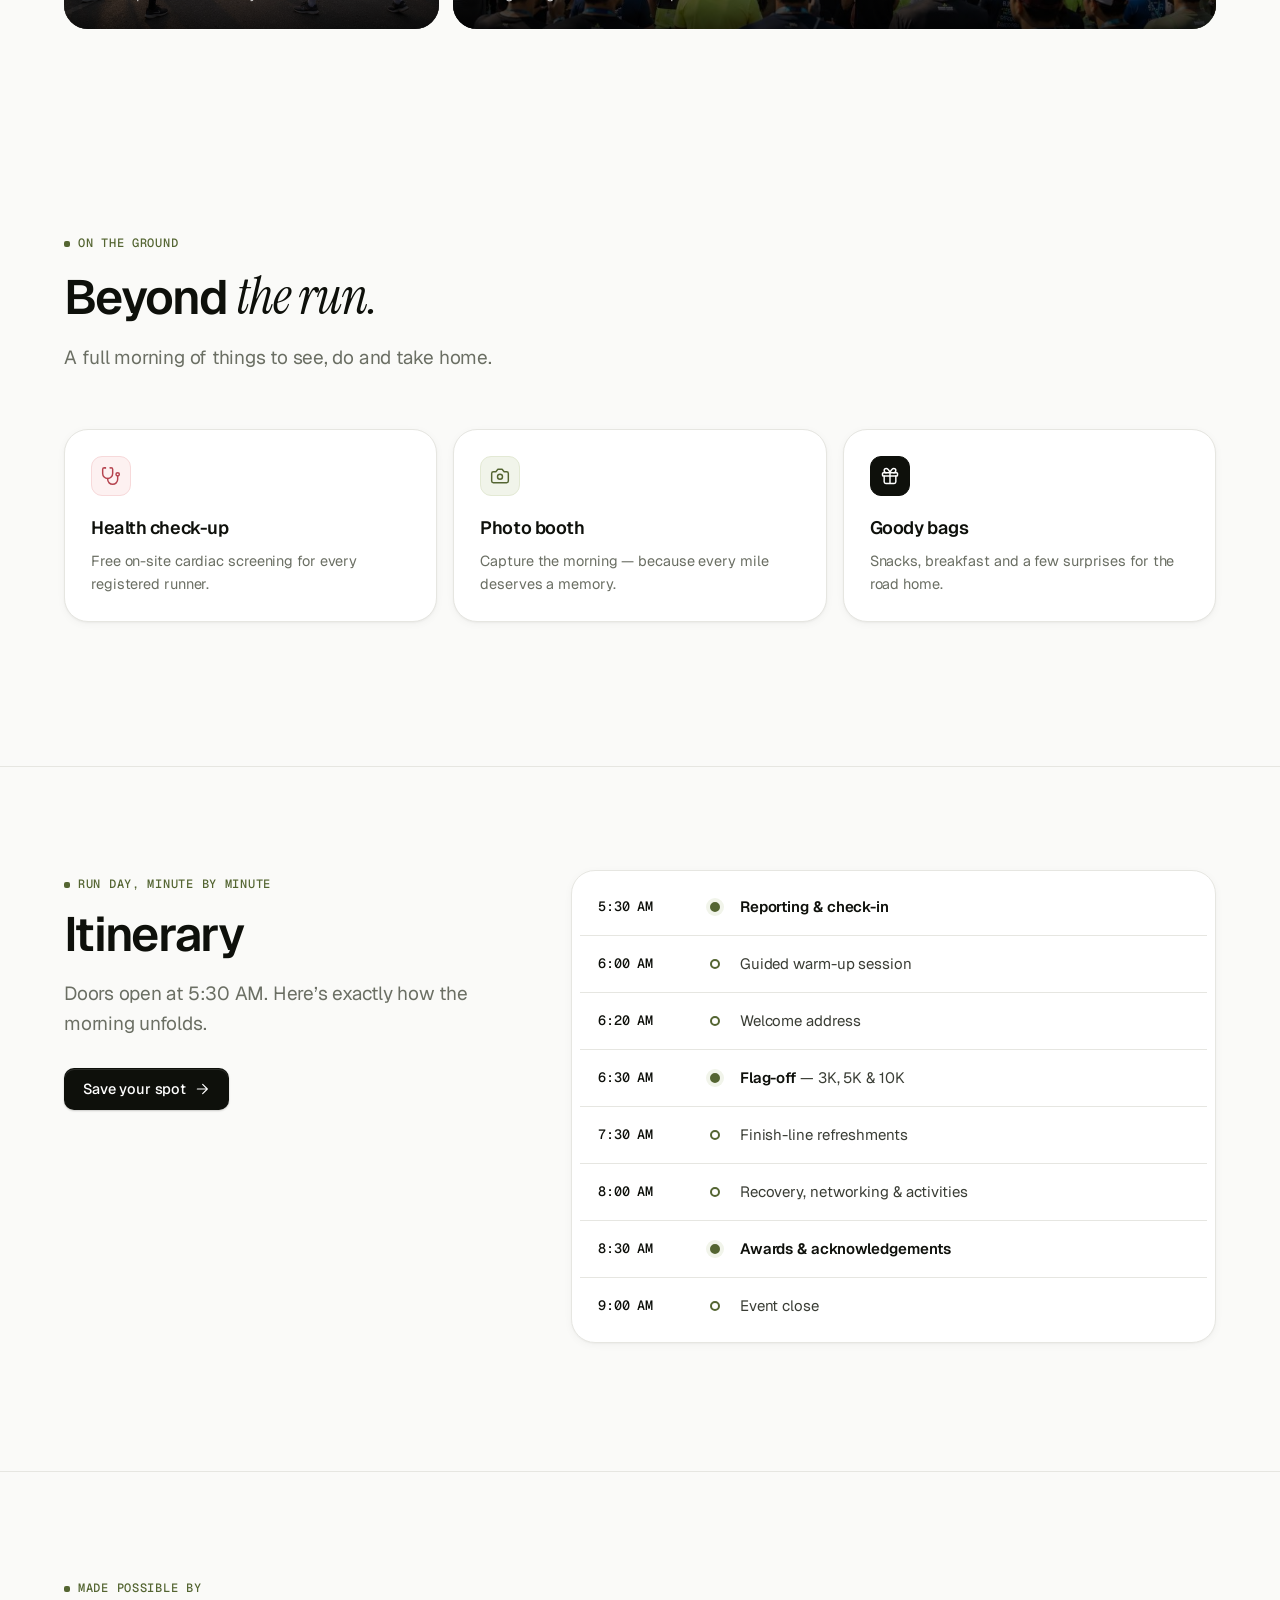
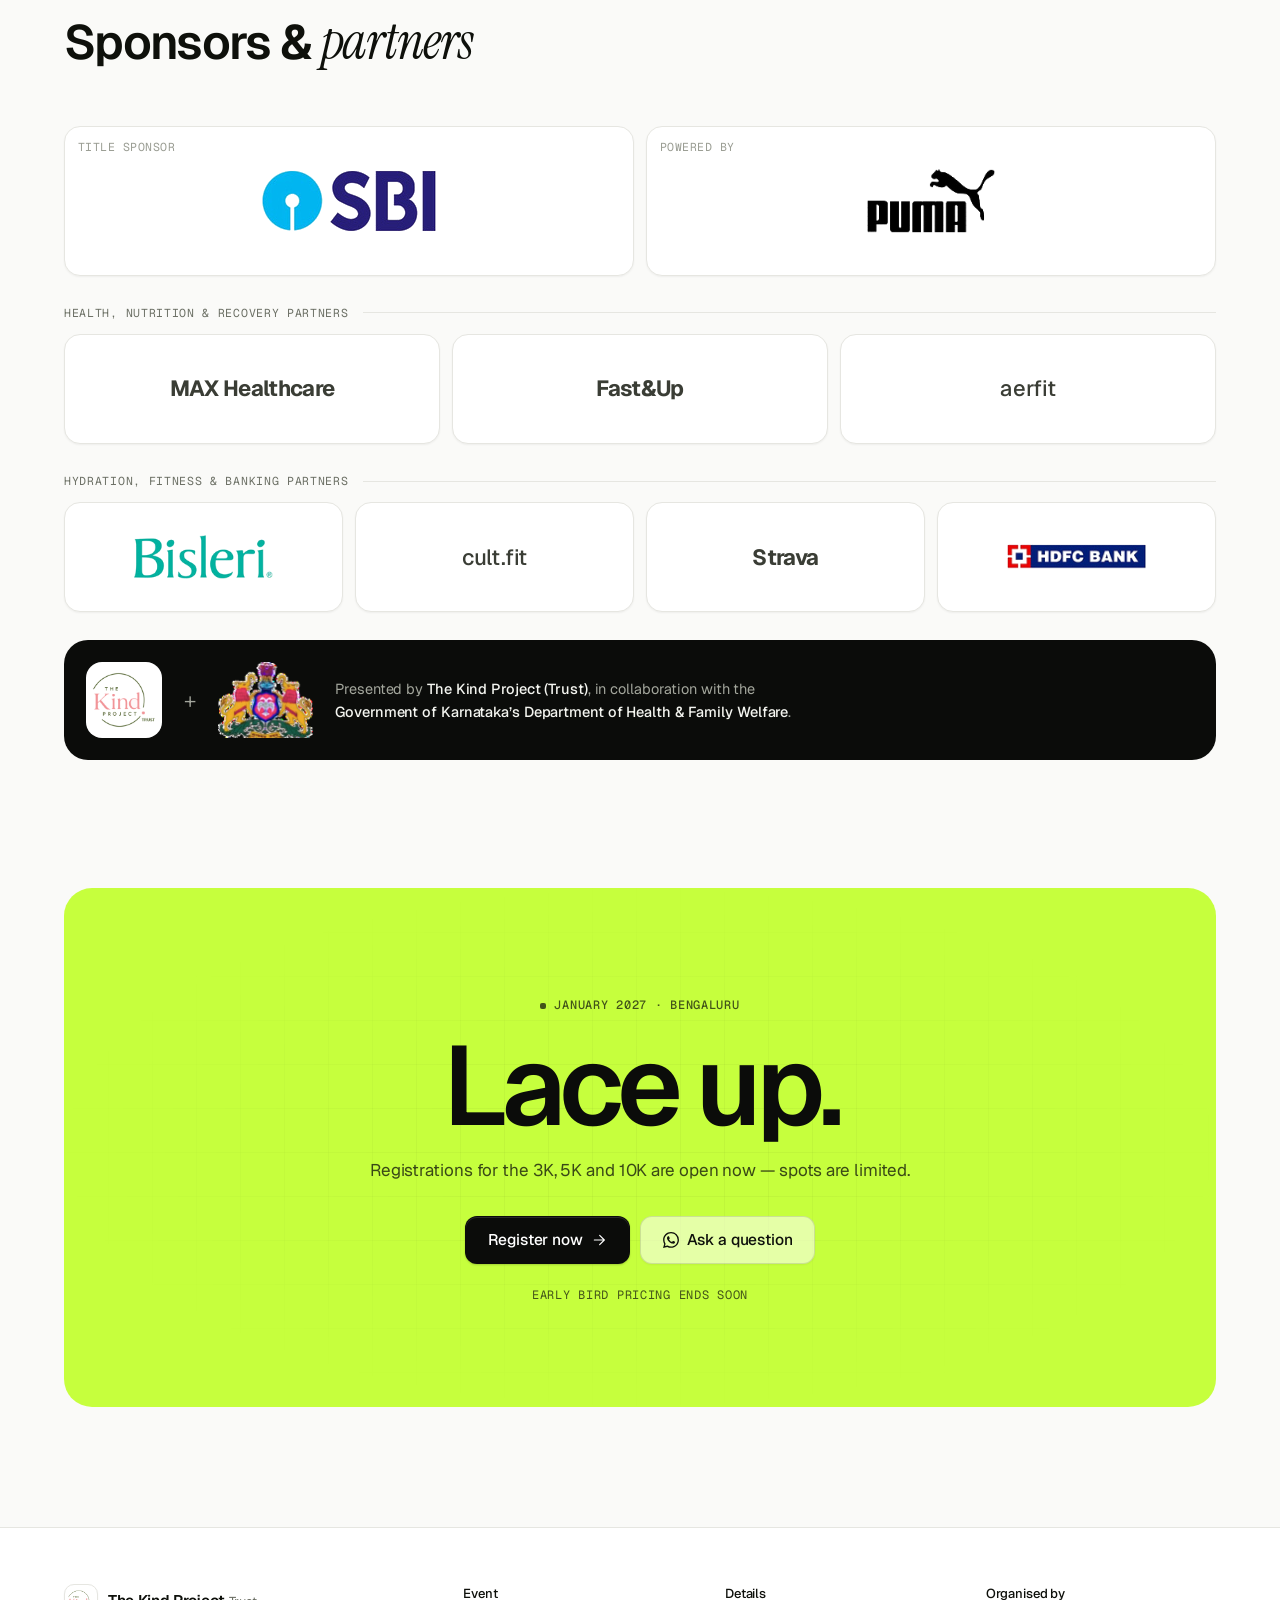
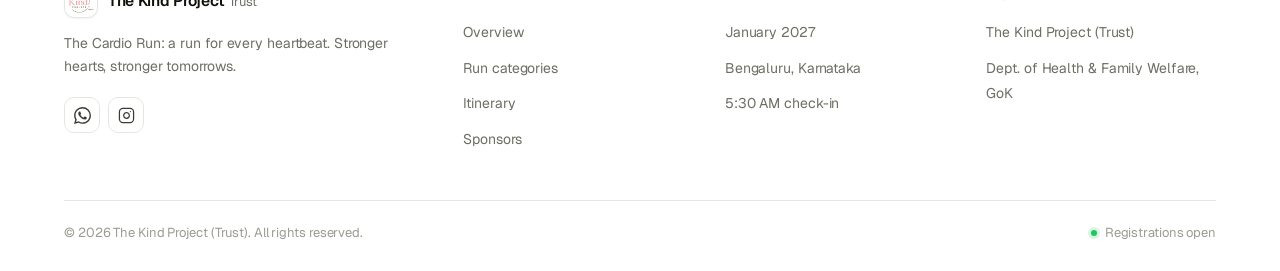
